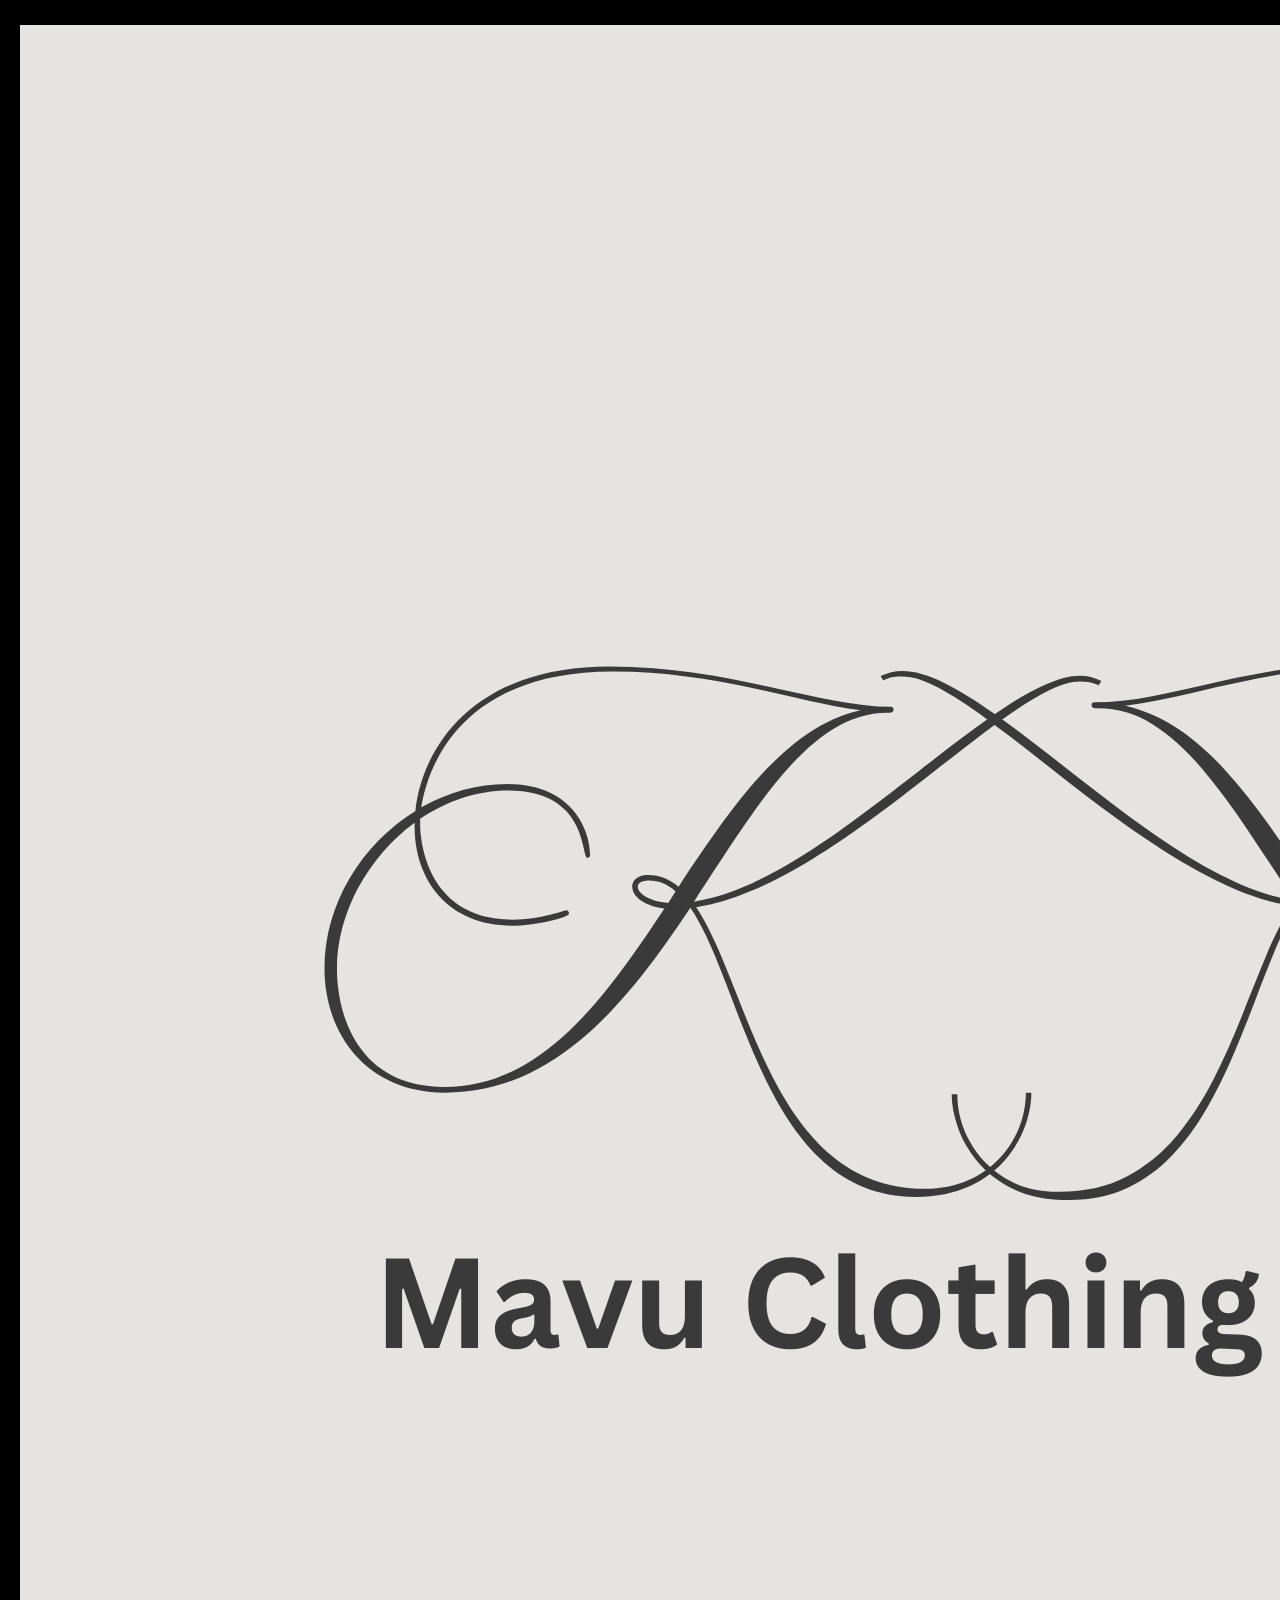
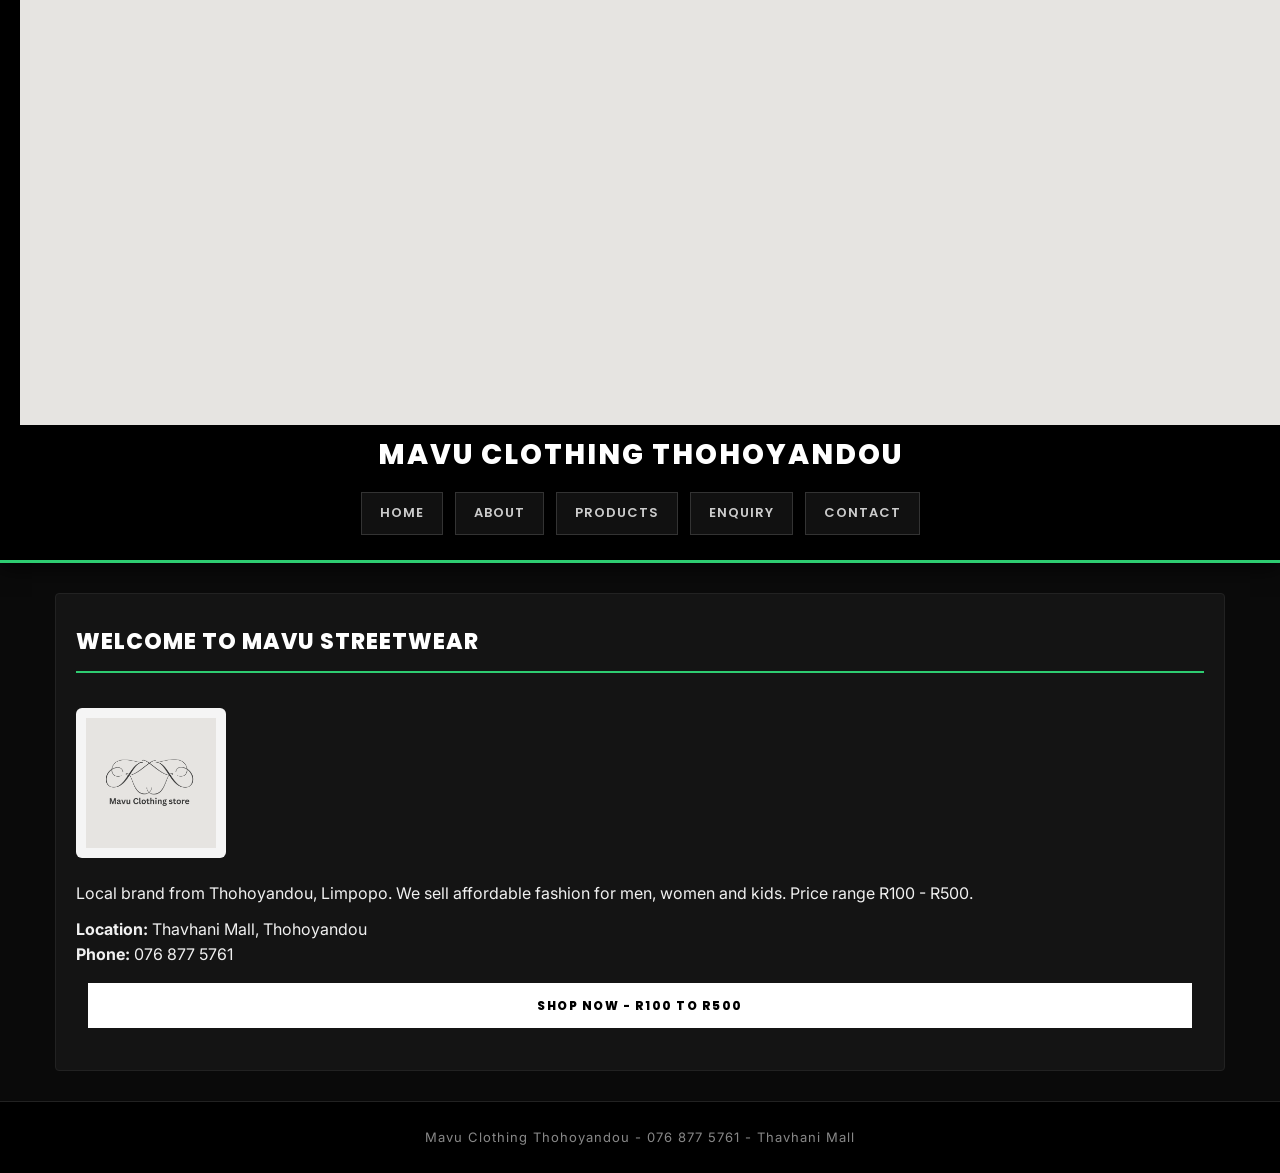
==== index.html @ 47e8df40 "Refactor index.html structure and content Updated the structure and content of the index.html file, " ====
<!DOCTYPE html>
<html>
<head>
<meta charset="UTF-8">
<meta name="viewport" content="width=device-width, initial-scale=1.0">
<title>Mavu Clothing Thohoyandou</title>
<link rel="stylesheet" href="style.css">
</head>
<body>
<header>
  <div class="header-logo">
    <img src="images/MavuLogo.png" alt="logo">
    <h1>Mavu Clothing Thohoyandou</h1>
  </div>
  <nav>
    <a href="index.html">Home</a>
    <a href="about.html">About</a>
    <a href="products.html">Products</a>
    <a href="enquiry.html">Enquiry</a>
    <a href="contact.html">Contact</a>
  </nav>
</header>
<div class="main-wrapper">
<main>
<h2>Welcome to Mavu Streetwear</h2>
<img src="images/MavuLogo.png" style="width:150px; background:#f5f5f5; padding:10px; border-radius:6px; margin:15px 0;">
<p>Local brand from Thohoyandou, Limpopo. We sell affordable fashion for men, women and kids. Price range R100 - R500.</p>
<p style="margin-top:10px;"><b>Location:</b> Thavhani Mall, Thohoyandou<br><b>Phone:</b> 076 877 5761</p>
<a href="products.html" class="enquire-btn" style="margin-top:15px; text-align:center;">Shop Now - R100 to R500</a>
</main>
</div>
<footer>Mavu Clothing Thohoyandou - 076 877 5761 - Thavhani Mall</footer>
</body>
</html>
---- style.css ----
@import url('https://fonts.googleapis.com/css2?family=Poppins:wght@400;600;800&family=Inter:wght@400;700&display=swap');

* {
    margin: 0;
    padding: 0;
    box-sizing: border-box;
}

body {
    font-family: 'Inter', sans-serif;
    background-color: #0a0a0a;
    color: #f0f0f0;
    line-height: 1.6;
}

/* HEADER - Pure Black */
header {
    background: #000000;
    color: white;
    padding: 25px 20px;
    text-align: center;
    border-bottom: 3px solid #2ecc71;
    box-shadow: 0 4px 20px rgba(0,0,0,0.8);
}

header h1 {
    font-family: 'Poppins', sans-serif;
    font-weight: 800;
    font-size: 28px;
    text-transform: uppercase;
    letter-spacing: 2px;
    margin-bottom: 15px;
}

nav {
    display: flex;
    justify-content: center;
    gap: 12px;
    flex-wrap: wrap;
}

nav a {
    font-family: 'Poppins', sans-serif;
    font-weight: 600;
    color: #ccc;
    text-decoration: none;
    padding: 10px 18px;
    border-radius: 0px;
    border: 1px solid #333;
    background: #111;
    text-transform: uppercase;
    font-size: 13px;
    letter-spacing: 1px;
    transition: 0.3s;
}

nav a:hover {
    background: white;
    color: black;
    border-color: white;
}

.main-wrapper {
    max-width: 1200px;
    margin: 30px auto;
    padding: 0 15px;
}

main {
    background: #141414;
    padding: 30px 20px;
    border-radius: 4px;
    border: 1px solid #222;
}

h2 {
    font-family: 'Poppins', sans-serif;
    font-weight: 800;
    font-size: 22px;
    text-transform: uppercase;
    letter-spacing: 1px;
    color: white;
    border-bottom: 2px solid #2ecc71;
    padding-bottom: 12px;
    margin-bottom: 20px;
}

/* Search */
#productSearch {
    background: #000 !important;
    color: white !important;
    border: 1px solid #333 !important;
    font-family: 'Inter', sans-serif;
    font-size: 15px;
}
#productSearch::placeholder { color: #777; }

/* Products Grid - Black Cards */
.product-item {
    background: #1c1c1c;
    border: 1px solid #2a2a2a;
    border-radius: 4px;
    padding: 0;
    overflow: hidden;
    text-align: center;
    transition: 0.3s;
}

.product-item:hover {
    transform: translateY(-5px);
    border-color: #555;
    box-shadow: 0 10px 30px rgba(0,0,0,0.7);
}

.product-item img {
    width: 100%;
    height: 250px;
    object-fit: cover;
    border-radius: 0;
    filter: brightness(0.95);
}

.product-item h3 {
    font-family: 'Poppins', sans-serif;
    font-weight: 600;
    font-size: 14px;
    text-transform: uppercase;
    letter-spacing: 0.5px;
    color: #f5f5f5;
    padding: 15px 10px 5px;
}

.product-item p {
    color: #2ecc71;
    font-weight: 700;
    font-size: 14px;
    letter-spacing: 1px;
    padding-bottom: 5px;
}

/* Enquire Button - White on Black Luxury */
.enquire-btn{
    display:block;
    background:#fff;
    color:#000;
    padding:12px;
    border-radius:0;
    text-align:center;
    text-decoration:none;
    margin: 12px 12px 12px 12px;
    font-family: 'Poppins', sans-serif;
    font-weight: 800;
    text-transform: uppercase;
    font-size: 12px;
    letter-spacing: 1.5px;
    transition:0.3s;
    border: 1px solid #fff;
}
.enquire-btn:hover{
    background:#000;
    color:#fff;
    border-color: #fff;
}

/* Lightbox */
#lightbox {
    display: none;
    position: fixed;
    top: 0;
    left: 0;
    width: 100%;
    height: 100%;
    background: rgba(0,0,0,0.92);
    justify-content: center;
    align-items: center;
    z-index: 9999;
    cursor: pointer;
}

#lightbox-img {
    max-width: 90%;
    max-height: 90%;
    border: 2px solid #222;
}

/* Footer */
footer {
    background: #000;
    color: #888;
    text-align: center;
    padding: 25px;
    margin-top: 30px;
    border-top: 1px solid #222;
    font-size: 13px;
    letter-spacing: 1px;
}

/* Responsive */
@media (max-width: 600px) {
    header h1 { font-size: 22px; letter-spacing: 1px; }
    nav a { padding: 8px 12px; font-size: 11px; }
    main { padding: 15px; }
}
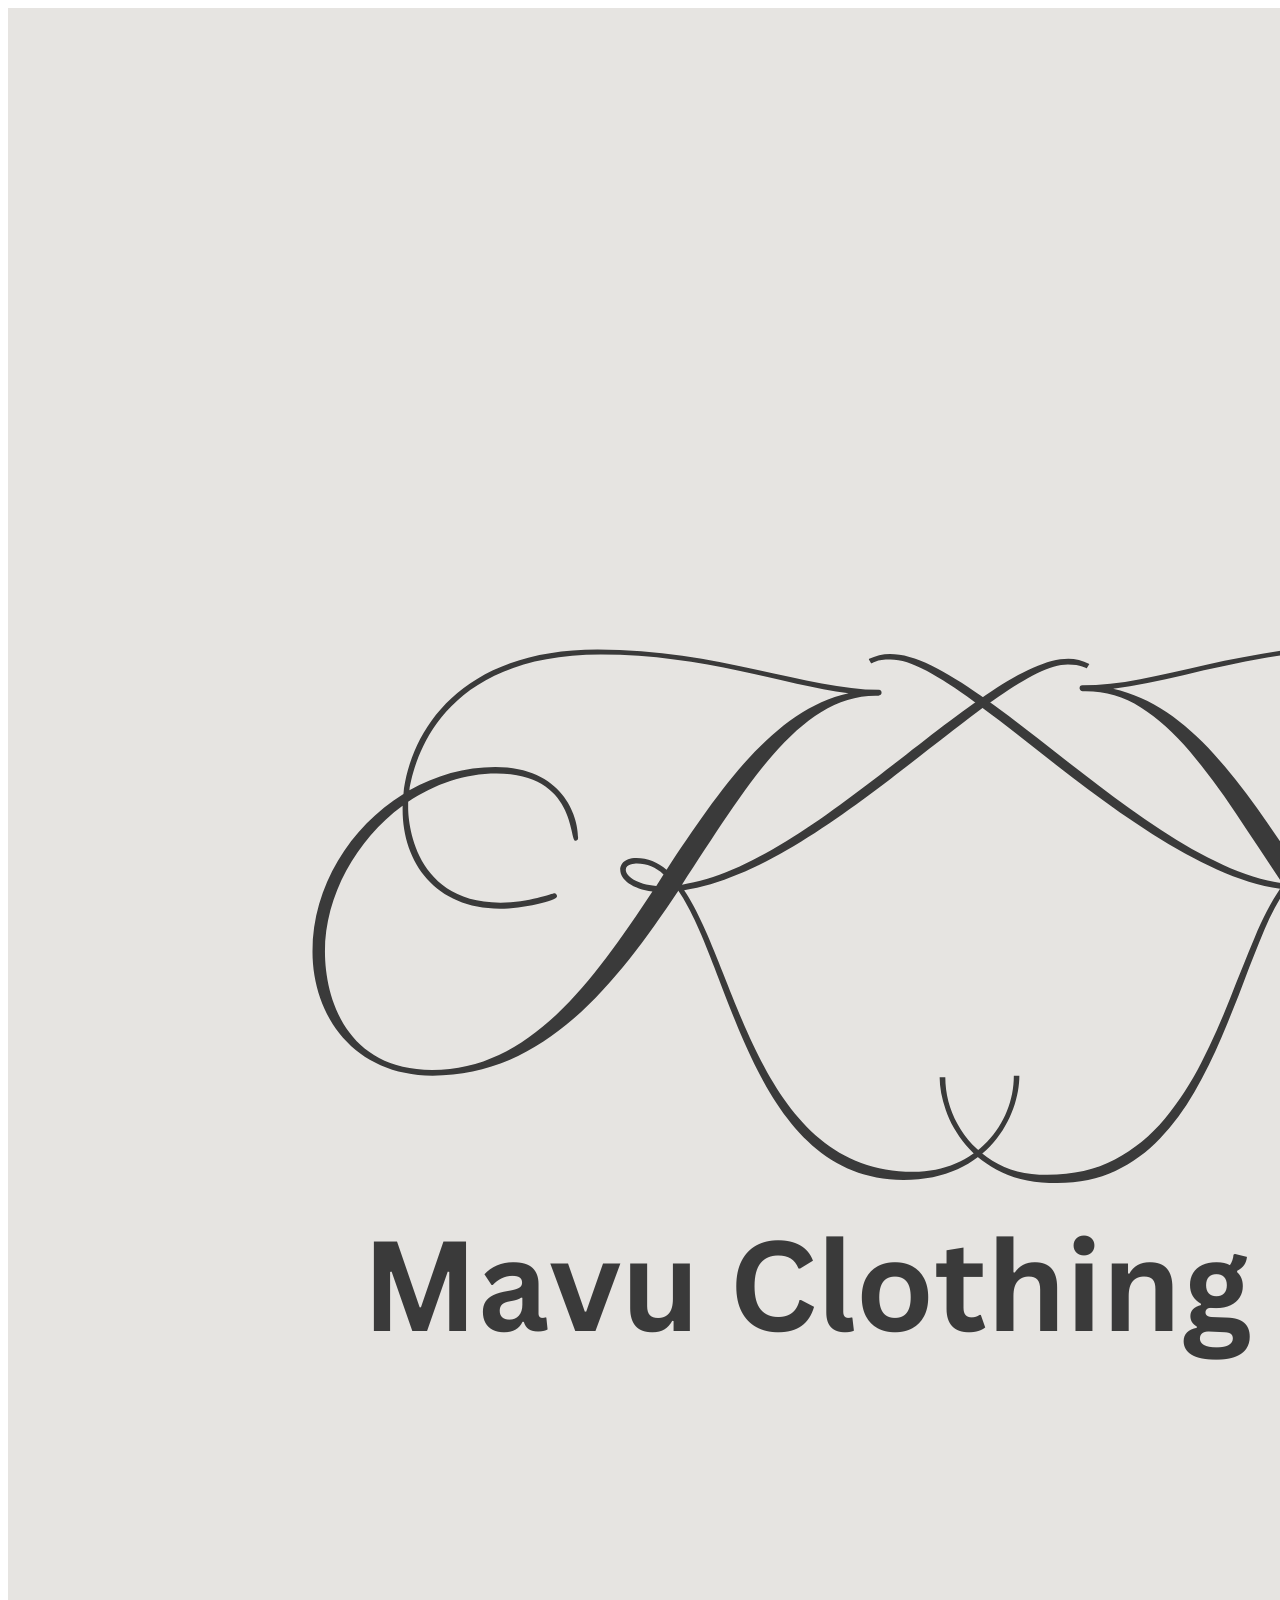
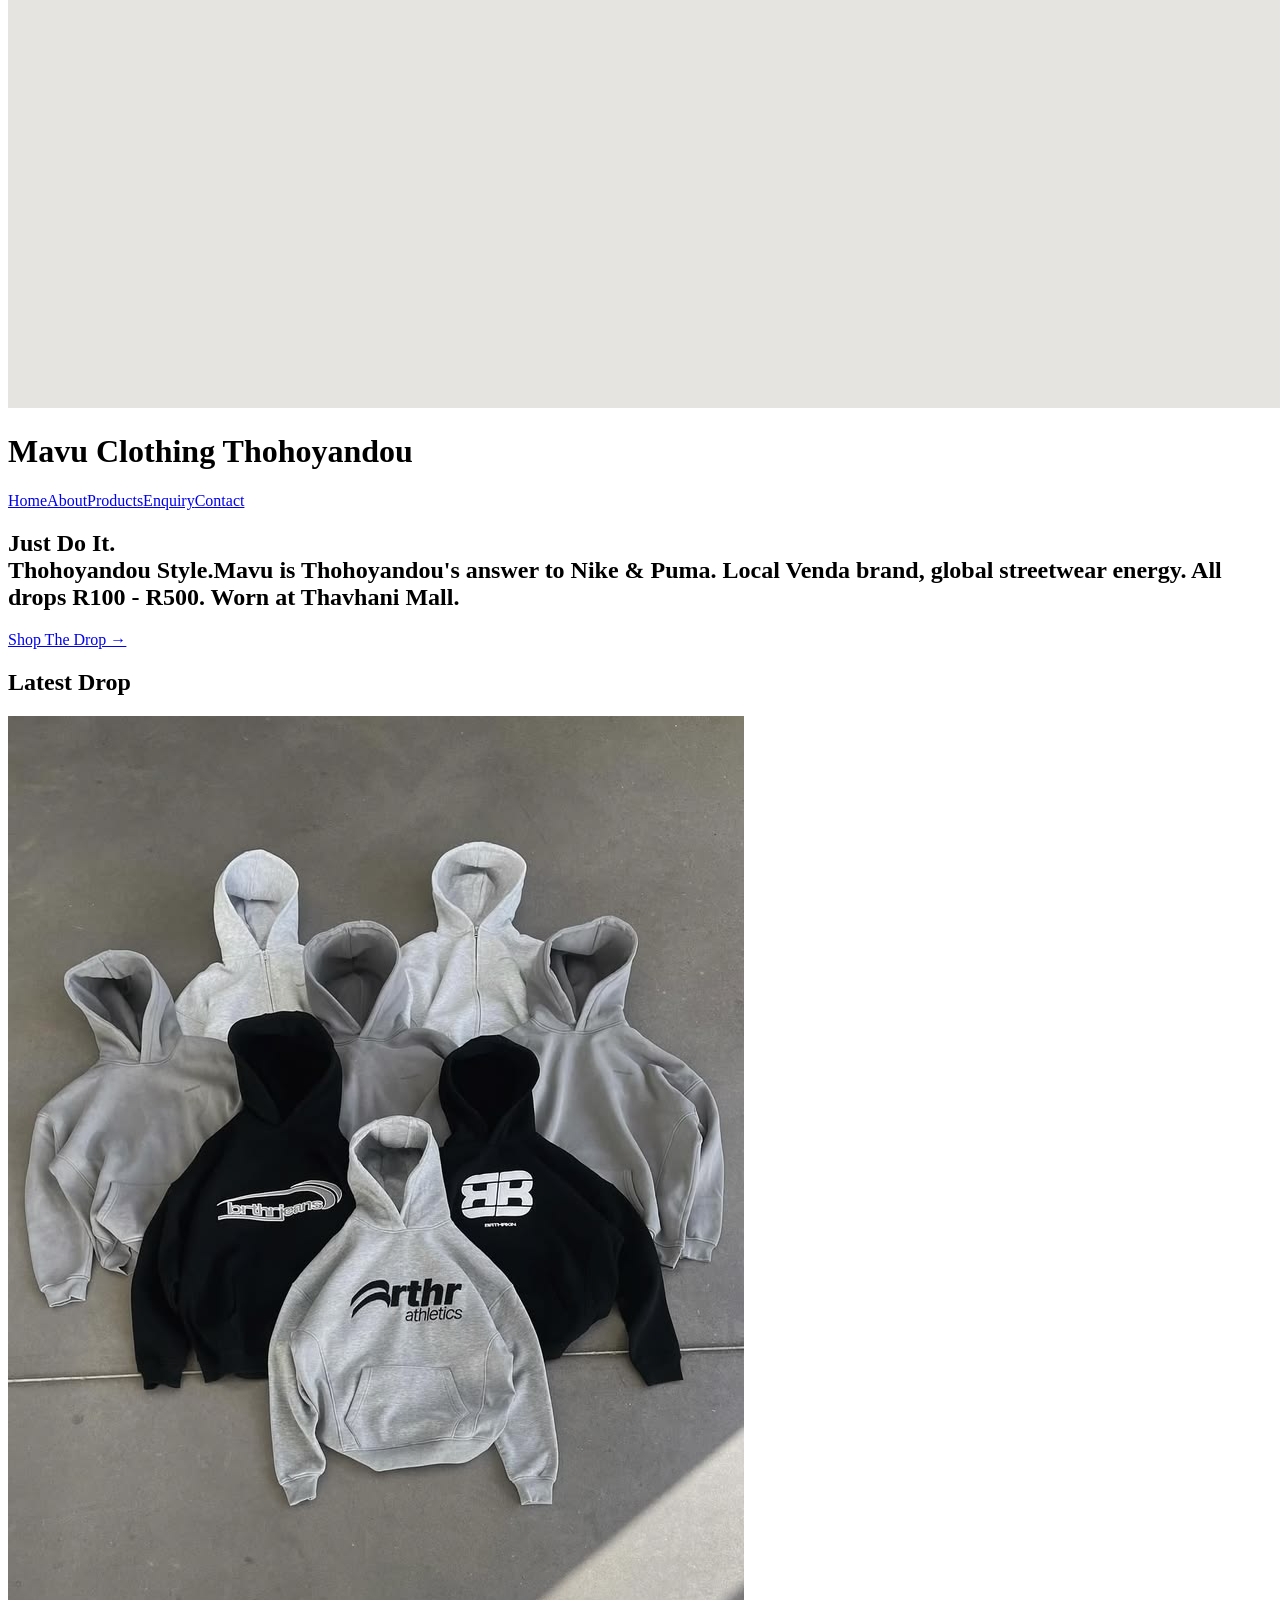
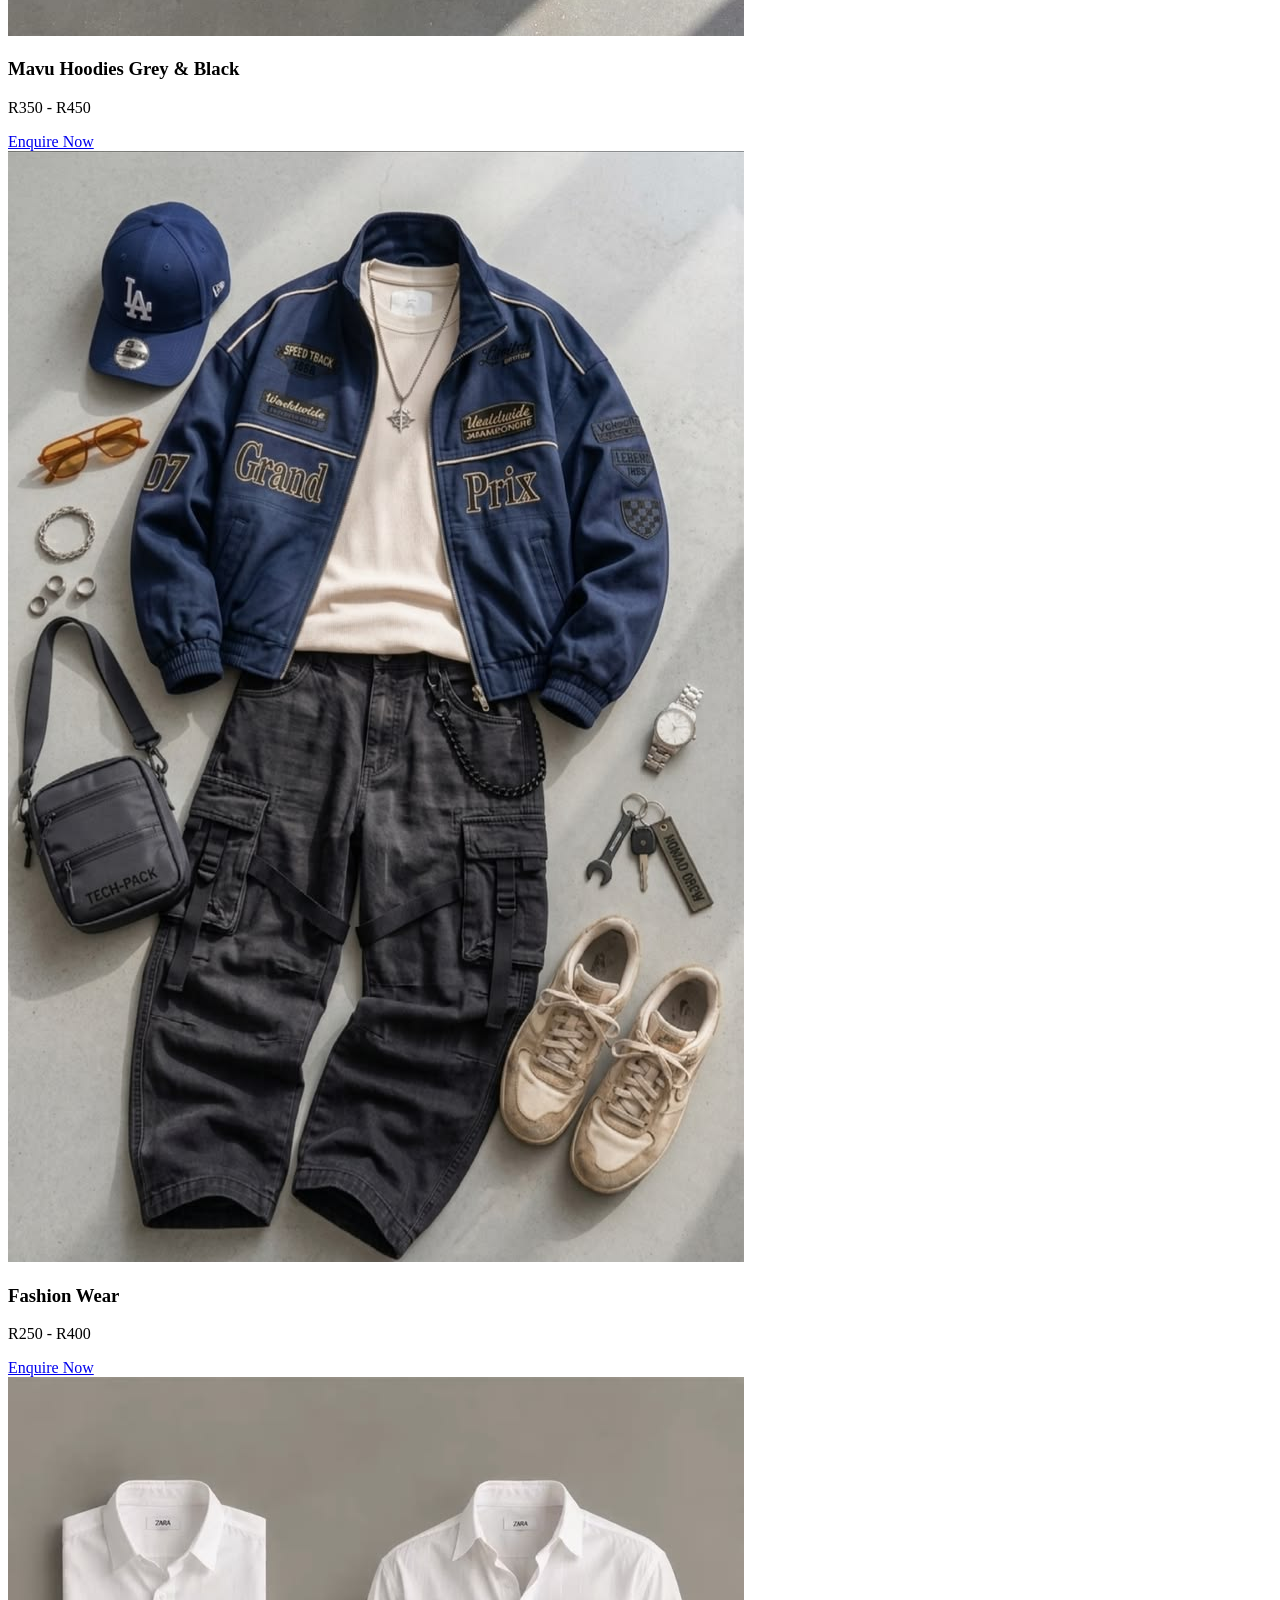
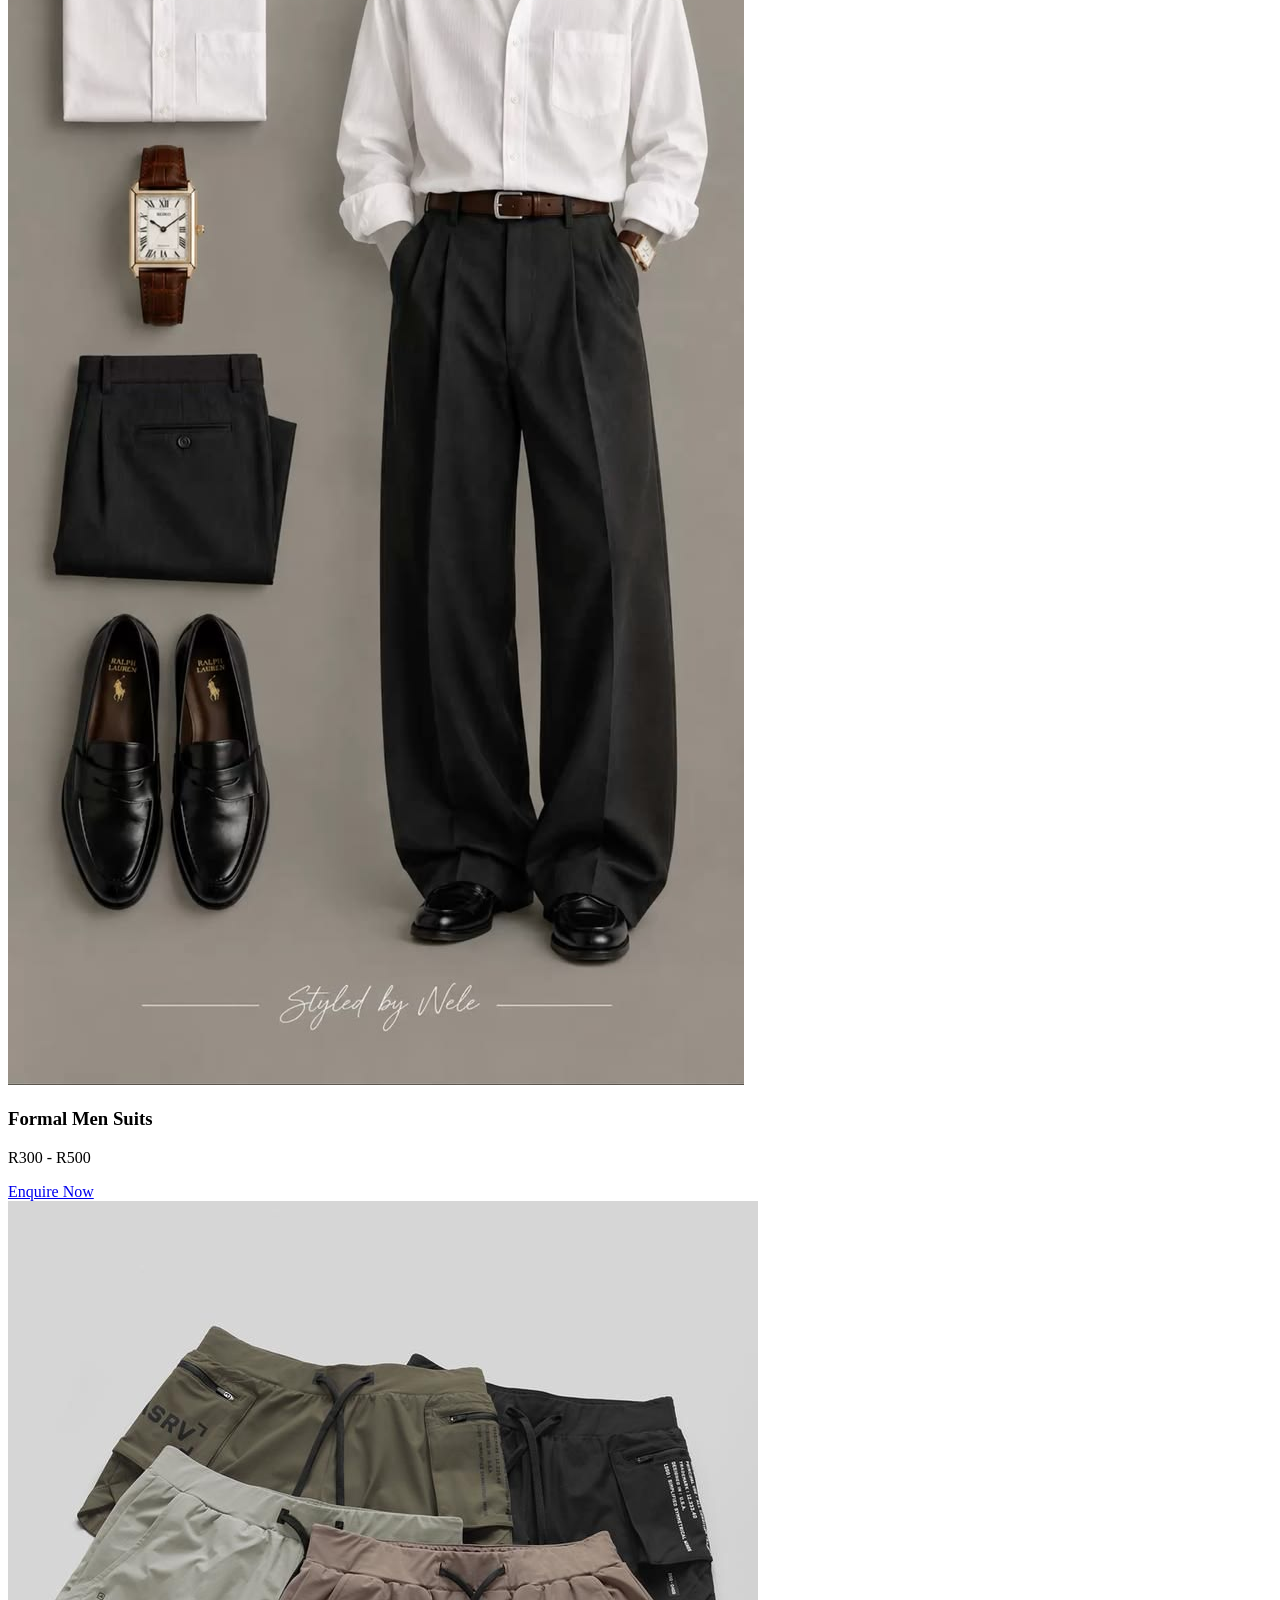
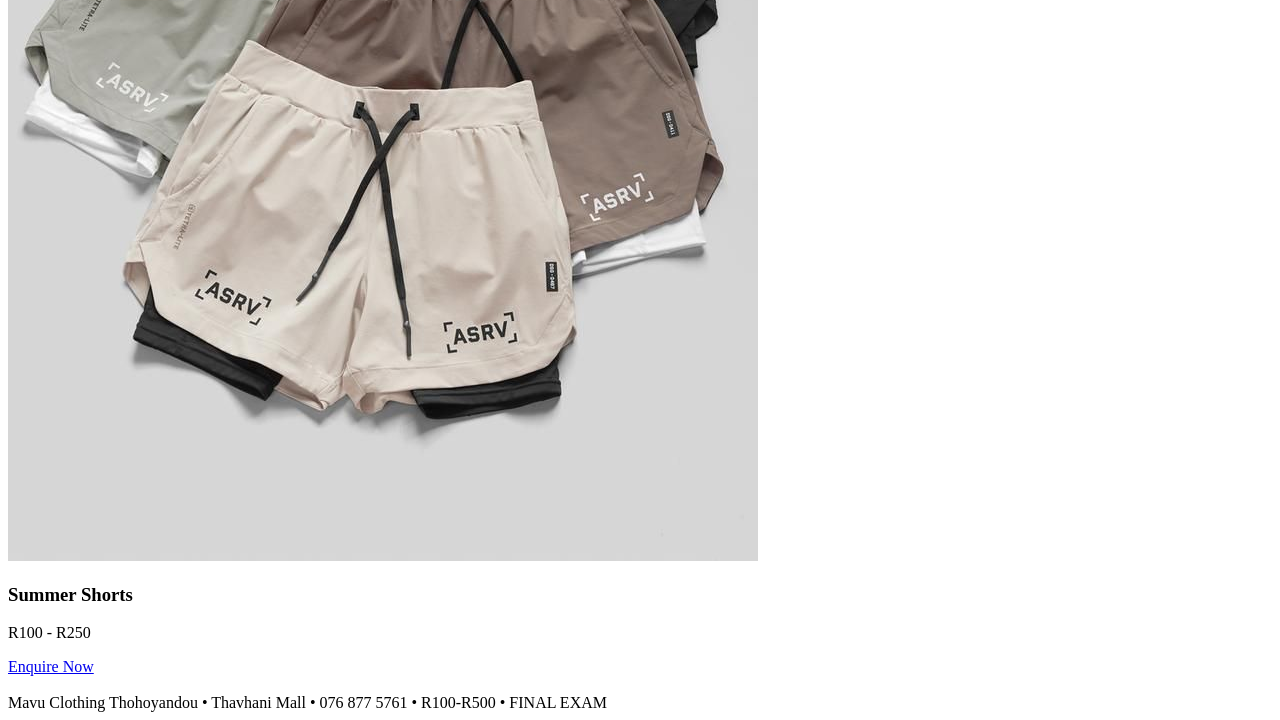
==== commit e6542762: "Revise index.html structure and content Updated the title and restructured the header and main secti" ====
--- a/index.html
+++ b/index.html
@@ -3,32 +3,29 @@
 <head>
 <meta charset="UTF-8">
 <meta name="viewport" content="width=device-width, initial-scale=1.0">
-<title>Mavu Clothing Thohoyandou</title>
+<title>Mavu Clothing Thohoyandou | Nike Style</title>
 <link rel="stylesheet" href="style.css">
 </head>
 <body>
 <header>
-  <div class="header-logo">
-    <img src="images/MavuLogo.png" alt="logo">
-    <h1>Mavu Clothing Thohoyandou</h1>
-  </div>
-  <nav>
-    <a href="index.html">Home</a>
-    <a href="about.html">About</a>
-    <a href="products.html">Products</a>
-    <a href="enquiry.html">Enquiry</a>
-    <a href="contact.html">Contact</a>
-  </nav>
+<div class="logo"><img src="images/MavuLogo.png"><h1>Mavu Clothing Thohoyandou</h1></div>
+<nav><a href="index.html">Home</a><a href="about.html">About</a><a href="products.html">Products</a><a href="enquiry.html">Enquiry</a><a href="contact.html">Contact</a></nav>
 </header>
-<div class="main-wrapper">
-<main>
-<h2>Welcome to Mavu Streetwear</h2>
-<img src="images/MavuLogo.png" style="width:150px; background:#f5f5f5; padding:10px; border-radius:6px; margin:15px 0;">
-<p>Local brand from Thohoyandou, Limpopo. We sell affordable fashion for men, women and kids. Price range R100 - R500.</p>
-<p style="margin-top:10px;"><b>Location:</b> Thavhani Mall, Thohoyandou<br><b>Phone:</b> 076 877 5761</p>
-<a href="products.html" class="enquire-btn" style="margin-top:15px; text-align:center;">Shop Now - R100 to R500</a>
-</main>
+<div class="main">
+<div class="hero">
+<h2>Just Do It.<br>Thohoyandou Style.<span>Mavu is Thohoyandou's answer to Nike & Puma. Local Venda brand, global streetwear energy. All drops R100 - R500. Worn at Thavhani Mall.</span></h2>
+<a href="products.html" class="btn">Shop The Drop →</a>
 </div>
-<footer>Mavu Clothing Thohoyandou - 076 877 5761 - Thavhani Mall</footer>
+<h2>Latest Drop</h2>
+<div class="grid">
+<div class="item"><img src="images/hoodies.jpg" class="pic"><div class="info"><h3>Mavu Hoodies Grey & Black</h3><p>R350 - R450</p><a href="enquiry.html" class="enq">Enquire Now</a></div></div>
+<div class="item"><img src="images/Fashion.jpg" class="pic"><div class="info"><h3>Fashion Wear</h3><p>R250 - R400</p><a href="enquiry.html" class="enq">Enquire Now</a></div></div>
+<div class="item"><img src="images/Formalmen.jpg" class="pic"><div class="info"><h3>Formal Men Suits</h3><p>R300 - R500</p><a href="enquiry.html" class="enq">Enquire Now</a></div></div>
+<div class="item"><img src="images/Shorts.jpg" class="pic"><div class="info"><h3>Summer Shorts</h3><p>R100 - R250</p><a href="enquiry.html" class="enq">Enquire Now</a></div></div>
+</div>
+</div>
+<div id="lightbox"><img id="lightbox-img"></div>
+<footer>Mavu Clothing Thohoyandou • Thavhani Mall • 076 877 5761 • R100-R500 • FINAL EXAM</footer>
+<script src="js/main.js"></script>
 </body>
 </html>
--- a/style.css
+++ b/style.css
@@ -1,203 +1,23 @@
-@import url('https://fonts.googleapis.com/css2?family=Poppins:wght@400;600;800&family=Inter:wght@400;700&display=swap');
 
-* {
-    margin: 0;
-    padding: 0;
-    box-sizing: border-box;
+.header-logo{
+  display:flex;
+  align-items:center;
+  gap:12px;
 }
-
-body {
-    font-family: 'Inter', sans-serif;
-    background-color: #0a0a0a;
-    color: #f0f0f0;
-    line-height: 1.6;
+.header-logo img{
+  width:45px;
+  height:45px;
+  object-fit:contain;
+  background:white;
+  padding:5px;
+  border-radius:50%;
 }
-
-/* HEADER - Pure Black */
-header {
-    background: #000000;
-    color: white;
-    padding: 25px 20px;
-    text-align: center;
-    border-bottom: 3px solid #2ecc71;
-    box-shadow: 0 4px 20px rgba(0,0,0,0.8);
+.header-logo h1{
+  font-size:16px !important;
 }
-
-header h1 {
-    font-family: 'Poppins', sans-serif;
-    font-weight: 800;
-    font-size: 28px;
-    text-transform: uppercase;
-    letter-spacing: 2px;
-    margin-bottom: 15px;
+@media(max-width:768px){
+  header{
+    flex-direction:column;
+    gap:15px;
+  }
 }
-
-nav {
-    display: flex;
-    justify-content: center;
-    gap: 12px;
-    flex-wrap: wrap;
-}
-
-nav a {
-    font-family: 'Poppins', sans-serif;
-    font-weight: 600;
-    color: #ccc;
-    text-decoration: none;
-    padding: 10px 18px;
-    border-radius: 0px;
-    border: 1px solid #333;
-    background: #111;
-    text-transform: uppercase;
-    font-size: 13px;
-    letter-spacing: 1px;
-    transition: 0.3s;
-}
-
-nav a:hover {
-    background: white;
-    color: black;
-    border-color: white;
-}
-
-.main-wrapper {
-    max-width: 1200px;
-    margin: 30px auto;
-    padding: 0 15px;
-}
-
-main {
-    background: #141414;
-    padding: 30px 20px;
-    border-radius: 4px;
-    border: 1px solid #222;
-}
-
-h2 {
-    font-family: 'Poppins', sans-serif;
-    font-weight: 800;
-    font-size: 22px;
-    text-transform: uppercase;
-    letter-spacing: 1px;
-    color: white;
-    border-bottom: 2px solid #2ecc71;
-    padding-bottom: 12px;
-    margin-bottom: 20px;
-}
-
-/* Search */
-#productSearch {
-    background: #000 !important;
-    color: white !important;
-    border: 1px solid #333 !important;
-    font-family: 'Inter', sans-serif;
-    font-size: 15px;
-}
-#productSearch::placeholder { color: #777; }
-
-/* Products Grid - Black Cards */
-.product-item {
-    background: #1c1c1c;
-    border: 1px solid #2a2a2a;
-    border-radius: 4px;
-    padding: 0;
-    overflow: hidden;
-    text-align: center;
-    transition: 0.3s;
-}
-
-.product-item:hover {
-    transform: translateY(-5px);
-    border-color: #555;
-    box-shadow: 0 10px 30px rgba(0,0,0,0.7);
-}
-
-.product-item img {
-    width: 100%;
-    height: 250px;
-    object-fit: cover;
-    border-radius: 0;
-    filter: brightness(0.95);
-}
-
-.product-item h3 {
-    font-family: 'Poppins', sans-serif;
-    font-weight: 600;
-    font-size: 14px;
-    text-transform: uppercase;
-    letter-spacing: 0.5px;
-    color: #f5f5f5;
-    padding: 15px 10px 5px;
-}
-
-.product-item p {
-    color: #2ecc71;
-    font-weight: 700;
-    font-size: 14px;
-    letter-spacing: 1px;
-    padding-bottom: 5px;
-}
-
-/* Enquire Button - White on Black Luxury */
-.enquire-btn{
-    display:block;
-    background:#fff;
-    color:#000;
-    padding:12px;
-    border-radius:0;
-    text-align:center;
-    text-decoration:none;
-    margin: 12px 12px 12px 12px;
-    font-family: 'Poppins', sans-serif;
-    font-weight: 800;
-    text-transform: uppercase;
-    font-size: 12px;
-    letter-spacing: 1.5px;
-    transition:0.3s;
-    border: 1px solid #fff;
-}
-.enquire-btn:hover{
-    background:#000;
-    color:#fff;
-    border-color: #fff;
-}
-
-/* Lightbox */
-#lightbox {
-    display: none;
-    position: fixed;
-    top: 0;
-    left: 0;
-    width: 100%;
-    height: 100%;
-    background: rgba(0,0,0,0.92);
-    justify-content: center;
-    align-items: center;
-    z-index: 9999;
-    cursor: pointer;
-}
-
-#lightbox-img {
-    max-width: 90%;
-    max-height: 90%;
-    border: 2px solid #222;
-}
-
-/* Footer */
-footer {
-    background: #000;
-    color: #888;
-    text-align: center;
-    padding: 25px;
-    margin-top: 30px;
-    border-top: 1px solid #222;
-    font-size: 13px;
-    letter-spacing: 1px;
-}
-
-/* Responsive */
-@media (max-width: 600px) {
-    header h1 { font-size: 22px; letter-spacing: 1px; }
-    nav a { padding: 8px 12px; font-size: 11px; }
-    main { padding: 15px; }
-}
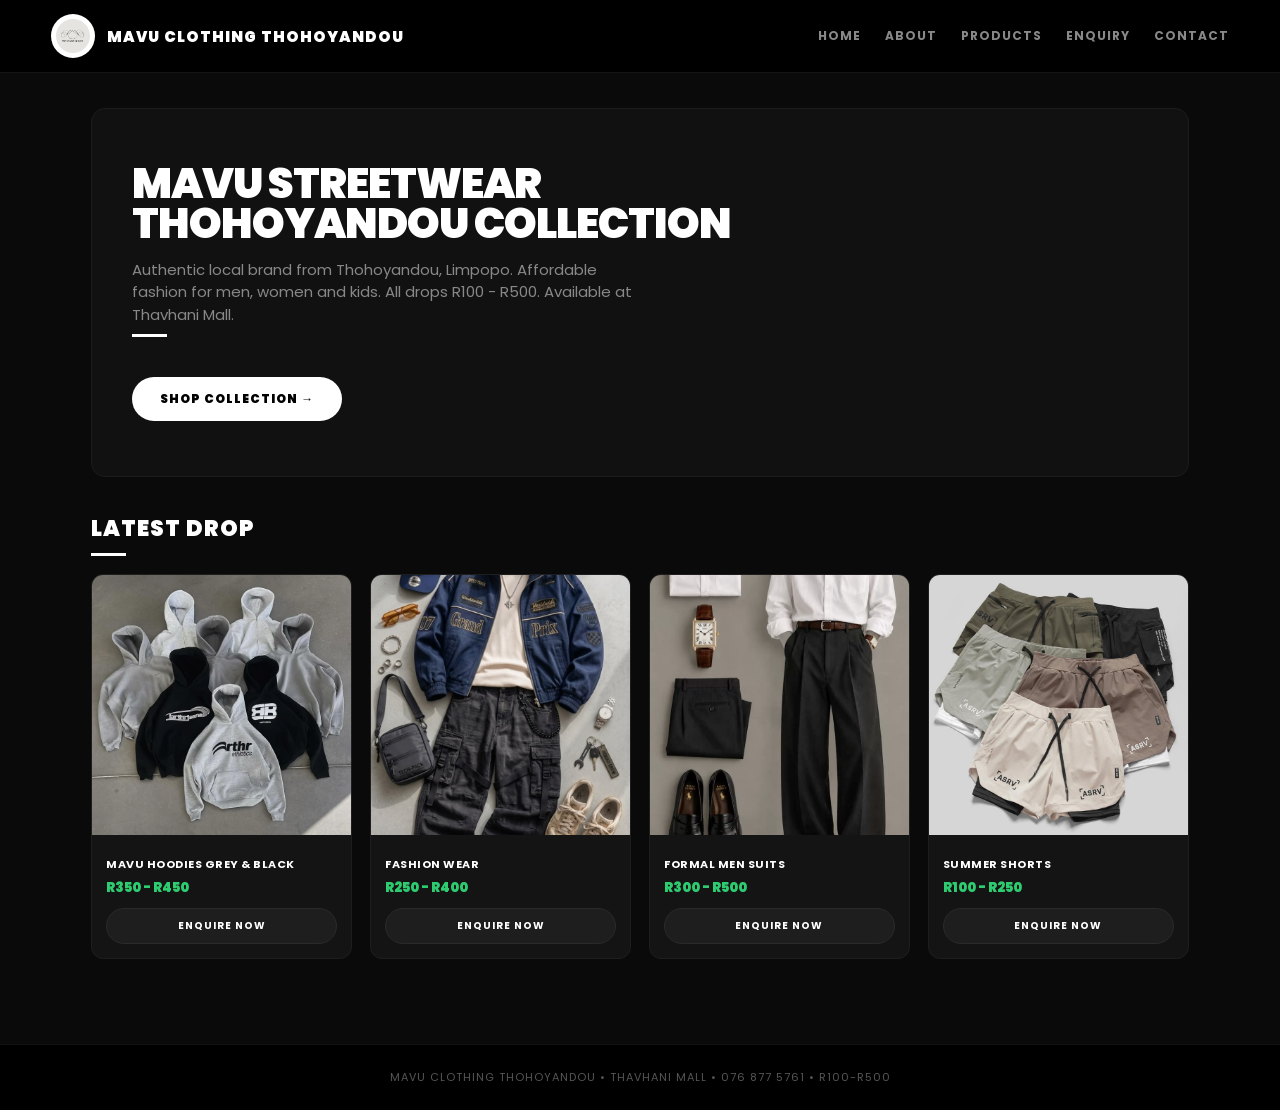
==== commit 1a1d6407: "Update title and hero section content in index.html" ====
--- a/index.html
+++ b/index.html
@@ -3,7 +3,7 @@
 <head>
 <meta charset="UTF-8">
 <meta name="viewport" content="width=device-width, initial-scale=1.0">
-<title>Mavu Clothing Thohoyandou | Nike Style</title>
+<title>Mavu Clothing Thohoyandou</title>
 <link rel="stylesheet" href="style.css">
 </head>
 <body>
@@ -13,8 +13,8 @@
 </header>
 <div class="main">
 <div class="hero">
-<h2>Just Do It.<br>Thohoyandou Style.<span>Mavu is Thohoyandou's answer to Nike & Puma. Local Venda brand, global streetwear energy. All drops R100 - R500. Worn at Thavhani Mall.</span></h2>
-<a href="products.html" class="btn">Shop The Drop →</a>
+<h2>Mavu Streetwear<br>Thohoyandou Collection<span>Authentic local brand from Thohoyandou, Limpopo. Affordable fashion for men, women and kids. All drops R100 - R500. Available at Thavhani Mall.</span></h2>
+<a href="products.html" class="btn">Shop Collection →</a>
 </div>
 <h2>Latest Drop</h2>
 <div class="grid">
@@ -25,7 +25,7 @@
 </div>
 </div>
 <div id="lightbox"><img id="lightbox-img"></div>
-<footer>Mavu Clothing Thohoyandou • Thavhani Mall • 076 877 5761 • R100-R500 • FINAL EXAM</footer>
+<footer>Mavu Clothing Thohoyandou • Thavhani Mall • 076 877 5761 • R100-R500</footer>
 <script src="js/main.js"></script>
 </body>
 </html>
--- a/style.css
+++ b/style.css
@@ -1,23 +1,291 @@
-
-.header-logo{
-  display:flex;
-  align-items:center;
-  gap:12px;
-}
-.header-logo img{
-  width:45px;
-  height:45px;
-  object-fit:contain;
-  background:white;
-  padding:5px;
-  border-radius:50%;
-}
-.header-logo h1{
-  font-size:16px !important;
-}
-@media(max-width:768px){
-  header{
-    flex-direction:column;
-    gap:15px;
+@import url('https://fonts.googleapis.com/css2?family=Poppins:wght@400;700;900&display=swap');
+
+* {
+  margin: 0;
+  padding: 0;
+  box-sizing: border-box;
+}
+
+body {
+  font-family: 'Poppins', Arial, sans-serif;
+  background: #0a0a0a;
+  color: white;
+}
+
+header {
+  background: black;
+  padding: 14px 4%;
+  display: flex;
+  justify-content: space-between;
+  align-items: center;
+  position: sticky;
+  top: 0;
+  z-index: 1000;
+  border-bottom: 1px solid #151515;
+}
+
+.logo {
+  display: flex;
+  align-items: center;
+  gap: 12px;
+}
+
+.logo img {
+  width: 44px;
+  height: 44px;
+  background: white;
+  border-radius: 50%;
+  padding: 5px;
+  object-fit: contain;
+}
+
+.logo h1 {
+  font-size: 15px;
+  font-weight: 900;
+  letter-spacing: 1px;
+  text-transform: uppercase;
+}
+
+nav {
+  display: flex;
+  gap: 24px;
+}
+
+nav a {
+  color: #888;
+  text-decoration: none;
+  font-size: 12px;
+  font-weight: 700;
+  text-transform: uppercase;
+  letter-spacing: 1px;
+}
+
+nav a:hover {
+  color: white;
+}
+
+.main {
+  max-width: 1200px;
+  margin: 0 auto;
+  padding: 35px 4%;
+}
+
+.hero {
+  background: #111;
+  padding: 55px 40px;
+  border-radius: 14px;
+  border: 1px solid #1c1c1c;
+  margin-bottom: 35px;
+}
+
+.hero h2 {
+  font-size: 42px;
+  font-weight: 900;
+  line-height: 0.95;
+  text-transform: uppercase;
+  letter-spacing: -1px;
+}
+
+.hero span {
+  display: block;
+  font-size: 15px;
+  font-weight: 400;
+  color: #888;
+  text-transform: none;
+  letter-spacing: 0;
+  margin-top: 15px;
+  line-height: 1.5;
+  max-width: 520px;
+}
+
+.btn {
+  display: inline-block;
+  margin-top: 22px;
+  background: white;
+  color: black;
+  padding: 13px 28px;
+  border-radius: 100px;
+  text-decoration: none;
+  font-weight: 900;
+  font-size: 12px;
+  text-transform: uppercase;
+  letter-spacing: 1px;
+}
+
+.btn:hover {
+  background: #e5e5e5;
+}
+
+h2 {
+  font-size: 22px;
+  font-weight: 900;
+  text-transform: uppercase;
+  margin-bottom: 18px;
+  letter-spacing: 1px;
+}
+
+h2::after {
+  content: '';
+  display: block;
+  width: 35px;
+  height: 3px;
+  background: white;
+  margin-top: 8px;
+}
+
+#search {
+  width: 100%;
+  padding: 12px 18px;
+  background: #151515;
+  color: white;
+  border: 1px solid #222;
+  border-radius: 100px;
+  margin-bottom: 20px;
+}
+
+.grid {
+  display: grid;
+  grid-template-columns: repeat(auto-fill, minmax(210px, 1fr));
+  gap: 18px;
+}
+
+.item {
+  background: #141414;
+  border: 1px solid #1e1e1e;
+  border-radius: 12px;
+  overflow: hidden;
+  transition: 0.3s;
+}
+
+.item:hover {
+  transform: translateY(-6px);
+  border-color: #333;
+}
+
+.item img {
+  width: 100%;
+  height: 260px;
+  object-fit: cover;
+  cursor: pointer;
+}
+
+.info {
+  padding: 14px;
+}
+
+.info h3 {
+  font-size: 11px;
+  font-weight: 700;
+  text-transform: uppercase;
+  letter-spacing: 0.5px;
+}
+
+.info p {
+  color: #2ecc71;
+  font-weight: 900;
+  font-size: 13px;
+  margin-top: 5px;
+}
+
+.enq {
+  display: block;
+  background: #1e1e1e;
+  color: white;
+  text-align: center;
+  padding: 9px;
+  margin-top: 10px;
+  border-radius: 100px;
+  text-decoration: none;
+  font-size: 10px;
+  font-weight: 700;
+  text-transform: uppercase;
+  letter-spacing: 1px;
+  border: 1px solid #2a2a2a;
+}
+
+.enq:hover {
+  background: white;
+  color: black;
+}
+
+.box {
+  background: #141414;
+  padding: 22px;
+  border: 1px solid #1e1e1e;
+  border-radius: 12px;
+}
+
+input,
+select,
+textarea {
+  width: 100%;
+  padding: 11px 14px;
+  background: #0a0a0a;
+  color: white;
+  border: 1px solid #222;
+  border-radius: 8px;
+  margin-top: 6px;
+  font-family: 'Poppins';
+}
+
+button {
+  width: 100%;
+  padding: 13px;
+  background: white;
+  color: black;
+  font-weight: 900;
+  border: none;
+  border-radius: 100px;
+  cursor: pointer;
+  text-transform: uppercase;
+  font-size: 12px;
+  letter-spacing: 1px;
+  margin-top: 12px;
+}
+
+button:hover {
+  background: #ddd;
+}
+
+#lightbox {
+  display: none;
+  position: fixed;
+  inset: 0;
+  background: rgba(0,0,0,0.92);
+  justify-content: center;
+  align-items: center;
+  z-index: 9999;
+}
+
+#lightbox-img {
+  max-width: 90%;
+  max-height: 90%;
+  border-radius: 12px;
+}
+
+footer {
+  background: black;
+  border-top: 1px solid #111;
+  padding: 24px;
+  text-align: center;
+  color: #555;
+  font-size: 11px;
+  margin-top: 50px;
+  text-transform: uppercase;
+  letter-spacing: 1px;
+}
+
+@media(max-width: 750px) {
+  header {
+    flex-direction: column;
+    gap: 12px;
   }
-}
+
+  .hero h2 {
+    font-size: 28px;
+  }
+
+  .item img {
+    height: 210px;
+  }
+}
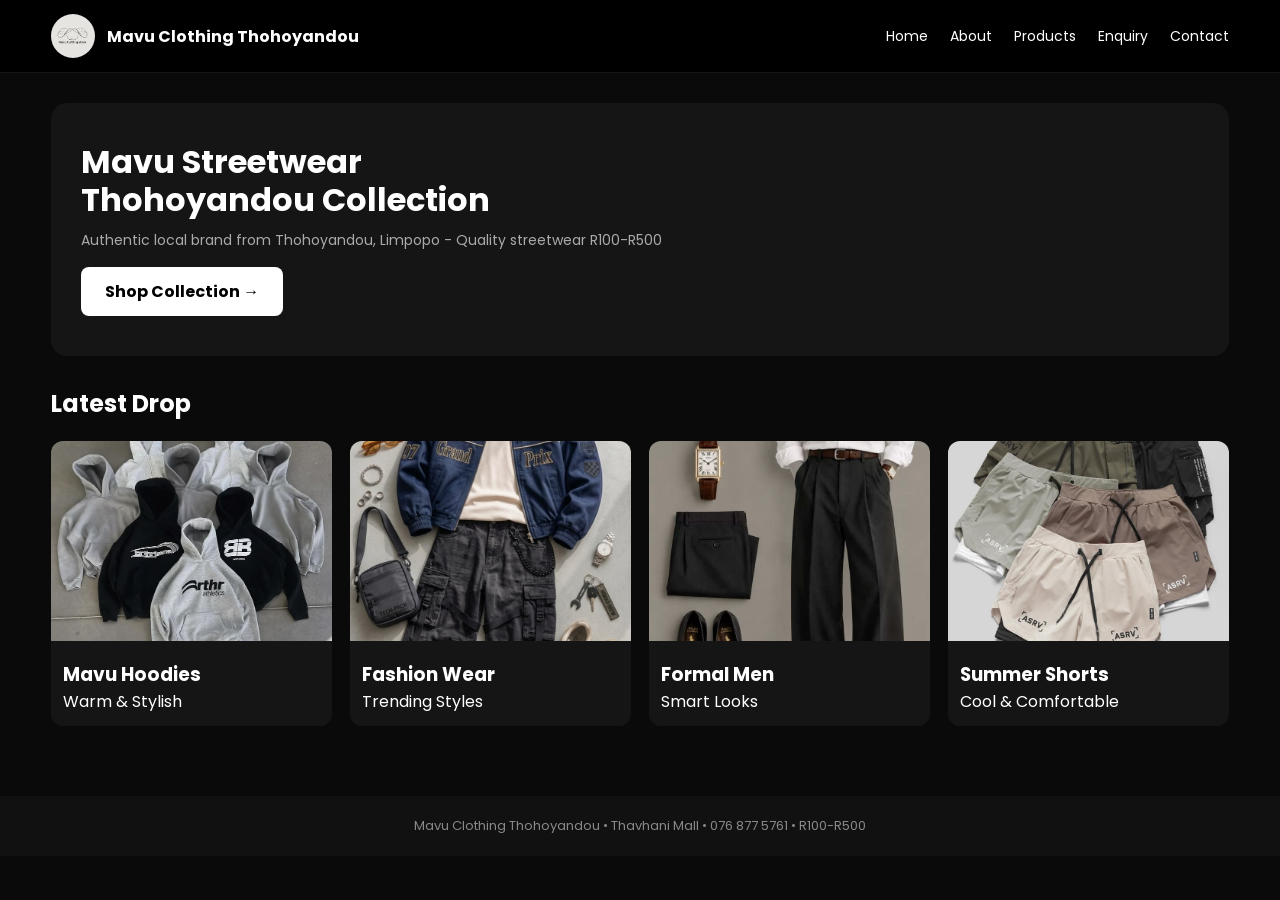
==== commit 76ac7add: "full header fix" ====
--- a/index.html
+++ b/index.html
@@ -3,29 +3,46 @@
 <head>
 <meta charset="UTF-8">
 <meta name="viewport" content="width=device-width, initial-scale=1.0">
+<meta name="description" content="Mavu Clothing Store Thohoyandou - Affordable streetwear for everyone">
 <title>Mavu Clothing Thohoyandou</title>
 <link rel="stylesheet" href="style.css">
 </head>
 <body>
+
 <header>
-<div class="logo"><img src="images/MavuLogo.png"><h1>Mavu Clothing Thohoyandou</h1></div>
-<nav><a href="index.html">Home</a><a href="about.html">About</a><a href="products.html">Products</a><a href="enquiry.html">Enquiry</a><a href="contact.html">Contact</a></nav>
+  <div class="logo">
+    <img src="images/MavuLogo.png" alt="Mavu Logo">
+    <h1>Mavu Clothing Thohoyandou</h1>
+  </div>
+  <button class="hamburger" id="hamburger">☰</button>
+  <nav id="navMenu">
+    <a href="index.html">Home</a>
+    <a href="about.html">About</a>
+    <a href="products.html">Products</a>
+    <a href="enquiry.html">Enquiry</a>
+    <a href="contact.html">Contact</a>
+  </nav>
 </header>
+
 <div class="main">
-<div class="hero">
-<h2>Mavu Streetwear<br>Thohoyandou Collection<span>Authentic local brand from Thohoyandou, Limpopo. Affordable fashion for men, women and kids. All drops R100 - R500. Available at Thavhani Mall.</span></h2>
-<a href="products.html" class="btn">Shop Collection →</a>
+  <div class="hero">
+    <h2>Mavu Streetwear<br>Thohoyandou Collection<span>Authentic local brand from Thohoyandou, Limpopo - Quality streetwear R100-R500</span></h2>
+    <a href="products.html" class="btn">Shop Collection →</a>
+  </div>
+
+  <h2>Latest Drop</h2>
+  <div class="grid">
+    <div class="item"><img src="images/hoodies.jpg" class="pic"><div class="info"><h3>Mavu Hoodies</h3><p>Warm & Stylish</p></div></div>
+    <div class="item"><img src="images/Fashion.jpg" class="pic"><div class="info"><h3>Fashion Wear</h3><p>Trending Styles</p></div></div>
+    <div class="item"><img src="images/Formalmen.jpg" class="pic"><div class="info"><h3>Formal Men</h3><p>Smart Looks</p></div></div>
+    <div class="item"><img src="images/Shorts.jpg" class="pic"><div class="info"><h3>Summer Shorts</h3><p>Cool & Comfortable</p></div></div>
+  </div>
 </div>
-<h2>Latest Drop</h2>
-<div class="grid">
-<div class="item"><img src="images/hoodies.jpg" class="pic"><div class="info"><h3>Mavu Hoodies Grey & Black</h3><p>R350 - R450</p><a href="enquiry.html" class="enq">Enquire Now</a></div></div>
-<div class="item"><img src="images/Fashion.jpg" class="pic"><div class="info"><h3>Fashion Wear</h3><p>R250 - R400</p><a href="enquiry.html" class="enq">Enquire Now</a></div></div>
-<div class="item"><img src="images/Formalmen.jpg" class="pic"><div class="info"><h3>Formal Men Suits</h3><p>R300 - R500</p><a href="enquiry.html" class="enq">Enquire Now</a></div></div>
-<div class="item"><img src="images/Shorts.jpg" class="pic"><div class="info"><h3>Summer Shorts</h3><p>R100 - R250</p><a href="enquiry.html" class="enq">Enquire Now</a></div></div>
-</div>
-</div>
+
 <div id="lightbox"><img id="lightbox-img"></div>
+
 <footer>Mavu Clothing Thohoyandou • Thavhani Mall • 076 877 5761 • R100-R500</footer>
+
 <script src="js/main.js"></script>
 </body>
-</html>
+</html>
--- a/style.css
+++ b/style.css
@@ -35,257 +35,156 @@
   height: 44px;
   background: white;
   border-radius: 50%;
-  padding: 5px;
-  object-fit: contain;
 }
 
 .logo h1 {
-  font-size: 15px;
-  font-weight: 900;
-  letter-spacing: 1px;
-  text-transform: uppercase;
+  font-size: 16px;
+  font-weight: 700;
 }
 
 nav {
   display: flex;
-  gap: 24px;
+  gap: 22px;
 }
 
 nav a {
-  color: #888;
+  color: white;
   text-decoration: none;
-  font-size: 12px;
-  font-weight: 700;
-  text-transform: uppercase;
-  letter-spacing: 1px;
+  font-size: 14px;
 }
 
 nav a:hover {
-  color: white;
+  color: #f0c000;
 }
 
 .main {
-  max-width: 1200px;
-  margin: 0 auto;
-  padding: 35px 4%;
+  padding: 30px 4%;
 }
 
 .hero {
-  background: #111;
-  padding: 55px 40px;
-  border-radius: 14px;
-  border: 1px solid #1c1c1c;
-  margin-bottom: 35px;
+  background: #151515;
+  padding: 40px 30px;
+  border-radius: 16px;
+  margin-bottom: 30px;
 }
 
 .hero h2 {
-  font-size: 42px;
-  font-weight: 900;
-  line-height: 0.95;
-  text-transform: uppercase;
-  letter-spacing: -1px;
+  font-size: 32px;
+  line-height: 1.2;
 }
 
-.hero span {
+.hero h2 span {
   display: block;
-  font-size: 15px;
+  font-size: 14px;
   font-weight: 400;
-  color: #888;
-  text-transform: none;
-  letter-spacing: 0;
-  margin-top: 15px;
-  line-height: 1.5;
-  max-width: 520px;
+  color: #aaa;
+  margin-top: 12px;
 }
 
 .btn {
   display: inline-block;
-  margin-top: 22px;
   background: white;
   color: black;
-  padding: 13px 28px;
-  border-radius: 100px;
+  padding: 12px 24px;
+  border-radius: 8px;
   text-decoration: none;
-  font-weight: 900;
-  font-size: 12px;
-  text-transform: uppercase;
-  letter-spacing: 1px;
-}
-
-.btn:hover {
-  background: #e5e5e5;
-}
-
-h2 {
-  font-size: 22px;
-  font-weight: 900;
-  text-transform: uppercase;
-  margin-bottom: 18px;
-  letter-spacing: 1px;
-}
-
-h2::after {
-  content: '';
-  display: block;
-  width: 35px;
-  height: 3px;
-  background: white;
-  margin-top: 8px;
-}
-
-#search {
-  width: 100%;
-  padding: 12px 18px;
-  background: #151515;
-  color: white;
-  border: 1px solid #222;
-  border-radius: 100px;
-  margin-bottom: 20px;
+  margin-top: 18px;
+  font-weight: 700;
 }
 
 .grid {
   display: grid;
-  grid-template-columns: repeat(auto-fill, minmax(210px, 1fr));
+  grid-template-columns: repeat(4, 1fr);
   gap: 18px;
+  margin-top: 20px;
 }
 
 .item {
-  background: #141414;
-  border: 1px solid #1e1e1e;
+  background: #151515;
   border-radius: 12px;
   overflow: hidden;
-  transition: 0.3s;
 }
 
-.item:hover {
-  transform: translateY(-6px);
-  border-color: #333;
-}
-
-.item img {
+.pic {
   width: 100%;
-  height: 260px;
+  height: 200px;
   object-fit: cover;
-  cursor: pointer;
 }
 
 .info {
-  padding: 14px;
+  padding: 12px;
 }
 
-.info h3 {
-  font-size: 11px;
-  font-weight: 700;
-  text-transform: uppercase;
-  letter-spacing: 0.5px;
-}
-
-.info p {
-  color: #2ecc71;
-  font-weight: 900;
+footer {
+  background: #111;
+  text-align: center;
+  padding: 20px;
+  margin-top: 40px;
   font-size: 13px;
-  margin-top: 5px;
-}
-
-.enq {
-  display: block;
-  background: #1e1e1e;
-  color: white;
-  text-align: center;
-  padding: 9px;
-  margin-top: 10px;
-  border-radius: 100px;
-  text-decoration: none;
-  font-size: 10px;
-  font-weight: 700;
-  text-transform: uppercase;
-  letter-spacing: 1px;
-  border: 1px solid #2a2a2a;
-}
-
-.enq:hover {
-  background: white;
-  color: black;
-}
-
-.box {
-  background: #141414;
-  padding: 22px;
-  border: 1px solid #1e1e1e;
-  border-radius: 12px;
-}
-
-input,
-select,
-textarea {
-  width: 100%;
-  padding: 11px 14px;
-  background: #0a0a0a;
-  color: white;
-  border: 1px solid #222;
-  border-radius: 8px;
-  margin-top: 6px;
-  font-family: 'Poppins';
-}
-
-button {
-  width: 100%;
-  padding: 13px;
-  background: white;
-  color: black;
-  font-weight: 900;
-  border: none;
-  border-radius: 100px;
-  cursor: pointer;
-  text-transform: uppercase;
-  font-size: 12px;
-  letter-spacing: 1px;
-  margin-top: 12px;
-}
-
-button:hover {
-  background: #ddd;
+  color: #888;
 }
 
 #lightbox {
   display: none;
   position: fixed;
-  inset: 0;
-  background: rgba(0,0,0,0.92);
+  top: 0;
+  left: 0;
+  width: 100%;
+  height: 100%;
+  background: rgba(0,0,0,0.9);
+  z-index: 2000;
   justify-content: center;
   align-items: center;
-  z-index: 9999;
 }
 
-#lightbox-img {
-  max-width: 90%;
-  max-height: 90%;
-  border-radius: 12px;
+/* HAMBURGER - DESKTOP HIDDEN */
+.hamburger {
+  display: none;
 }
 
-footer {
-  background: black;
-  border-top: 1px solid #111;
-  padding: 24px;
-  text-align: center;
-  color: #555;
-  font-size: 11px;
-  margin-top: 50px;
-  text-transform: uppercase;
-  letter-spacing: 1px;
-}
+/* PHONE ONLY */
+@media (max-width: 768px) {
+  .hamburger {
+    display: block !important;
+    background: white;
+    color: black;
+    border: none;
+    font-size: 26px;
+    padding: 5px 14px;
+    border-radius: 8px;
+    cursor: pointer;
+    position: absolute;
+    top: 12px;
+    right: 14px;
+    z-index: 1001;
+  }
 
-@media(max-width: 750px) {
   header {
+    position: relative;
+  }
+
+  #navMenu {
+    display: none !important;
     flex-direction: column;
-    gap: 12px;
+    width: 100%;
+    background: #111;
+    position: absolute;
+    top: 68px;
+    left: 0;
+    padding: 20px;
+    gap: 18px;
+    border-top: 1px solid #222;
+  }
+
+  #navMenu.active {
+    display: flex !important;
+  }
+
+  .grid {
+    grid-template-columns: repeat(2, 1fr);
   }
 
   .hero h2 {
-    font-size: 28px;
+    font-size: 24px;
   }
-
-  .item img {
-    height: 210px;
-  }
-}
+}
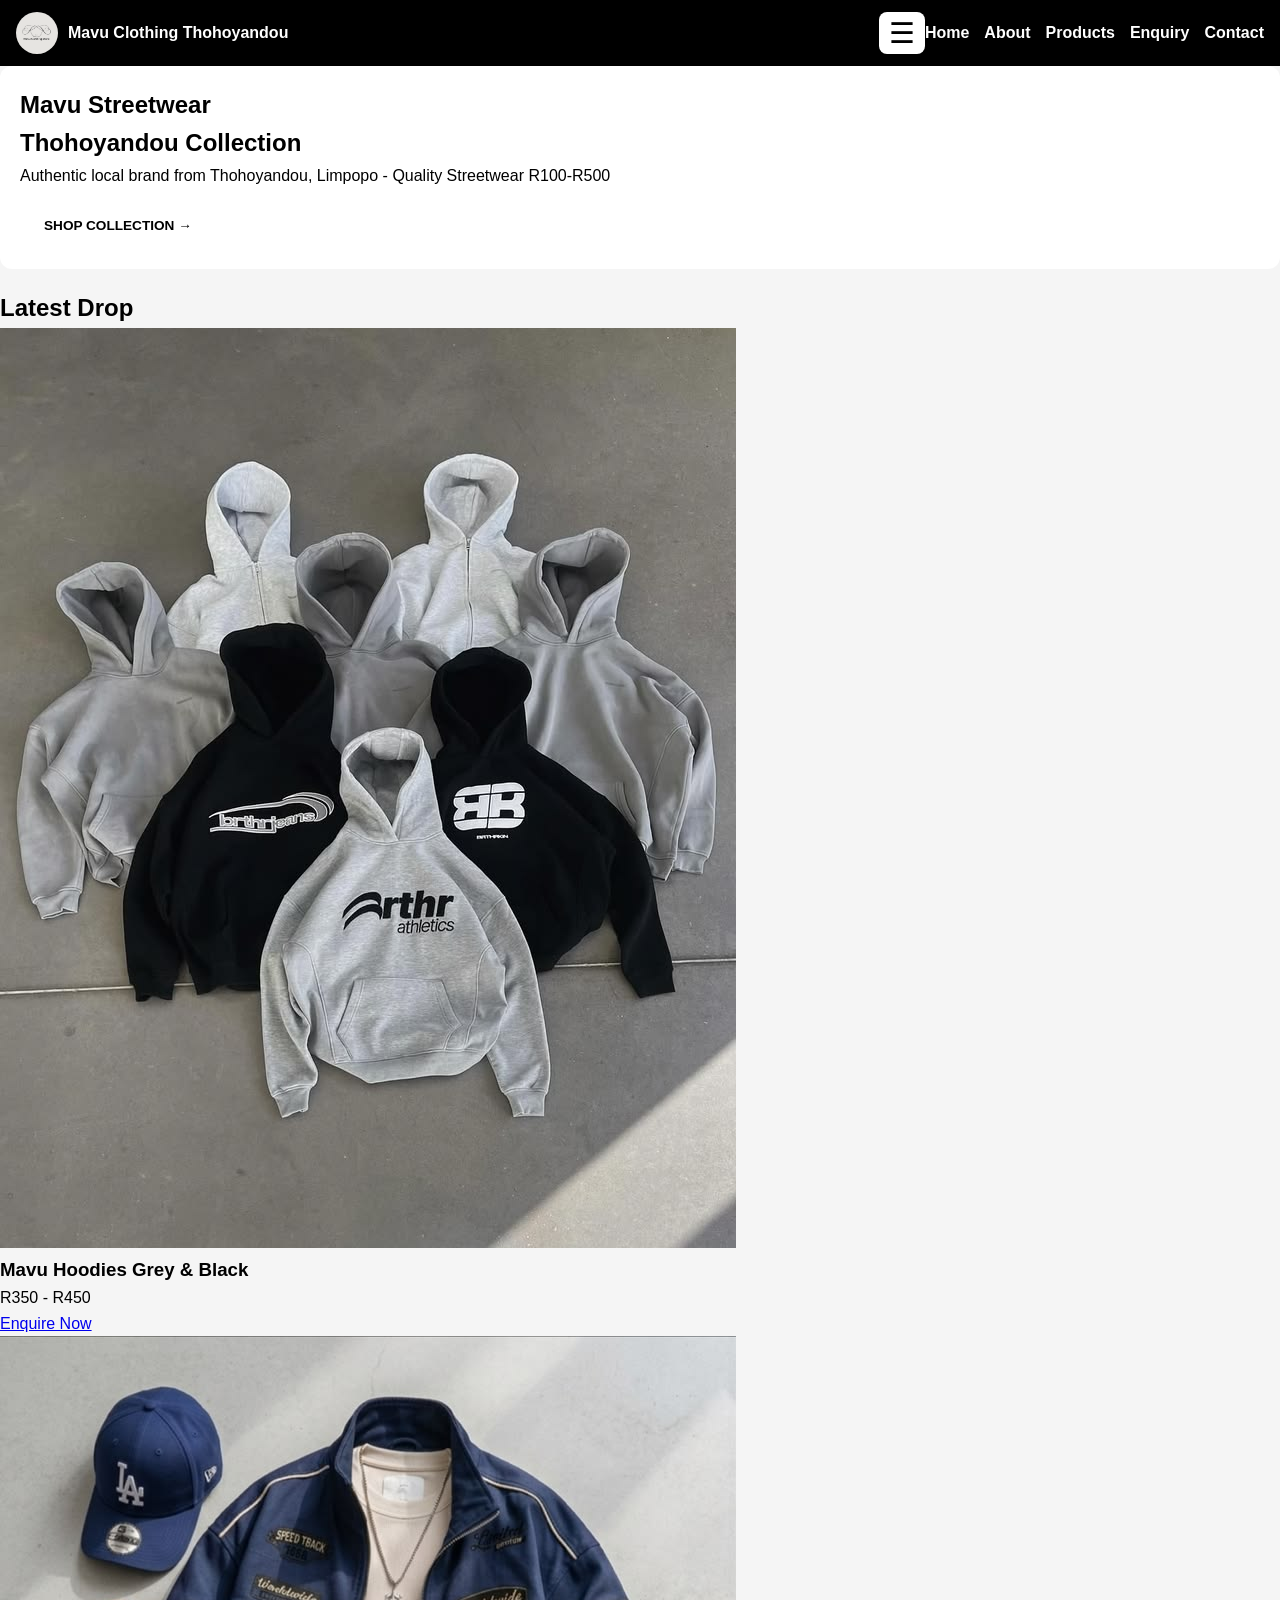
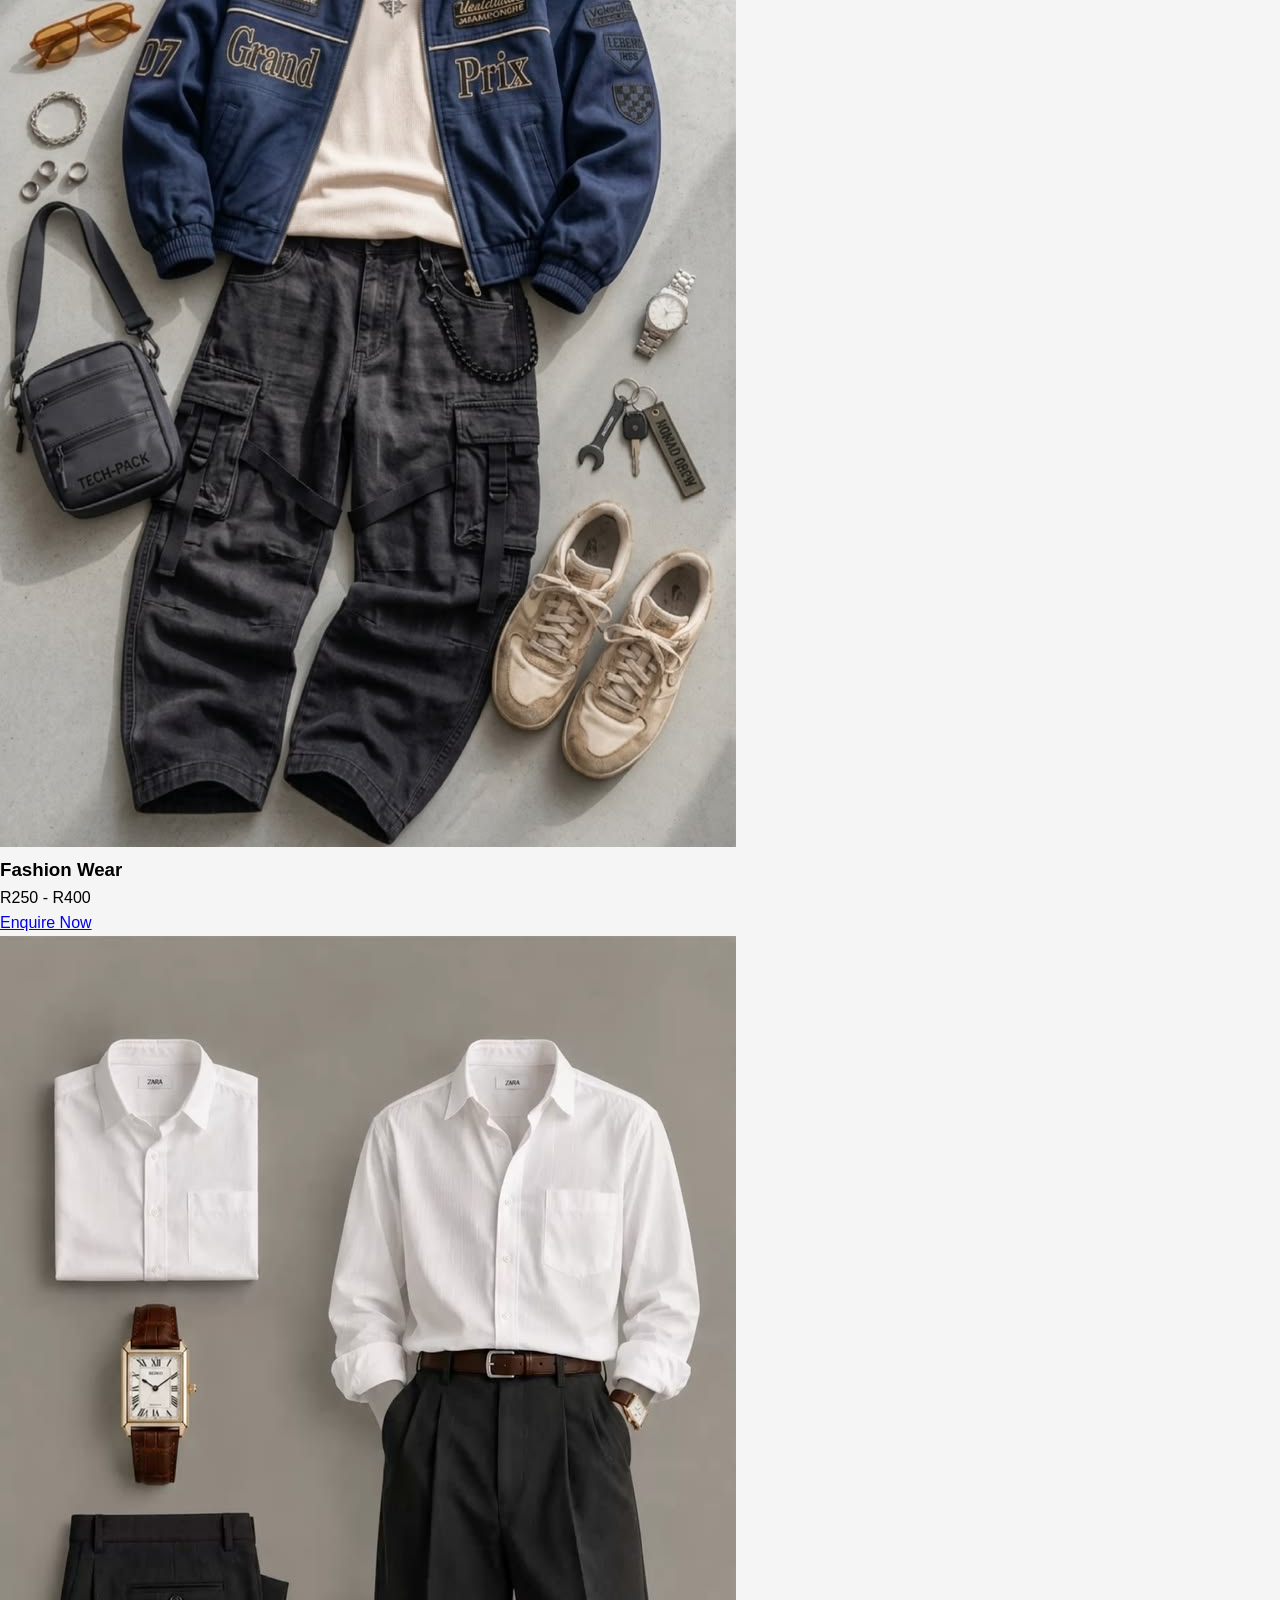
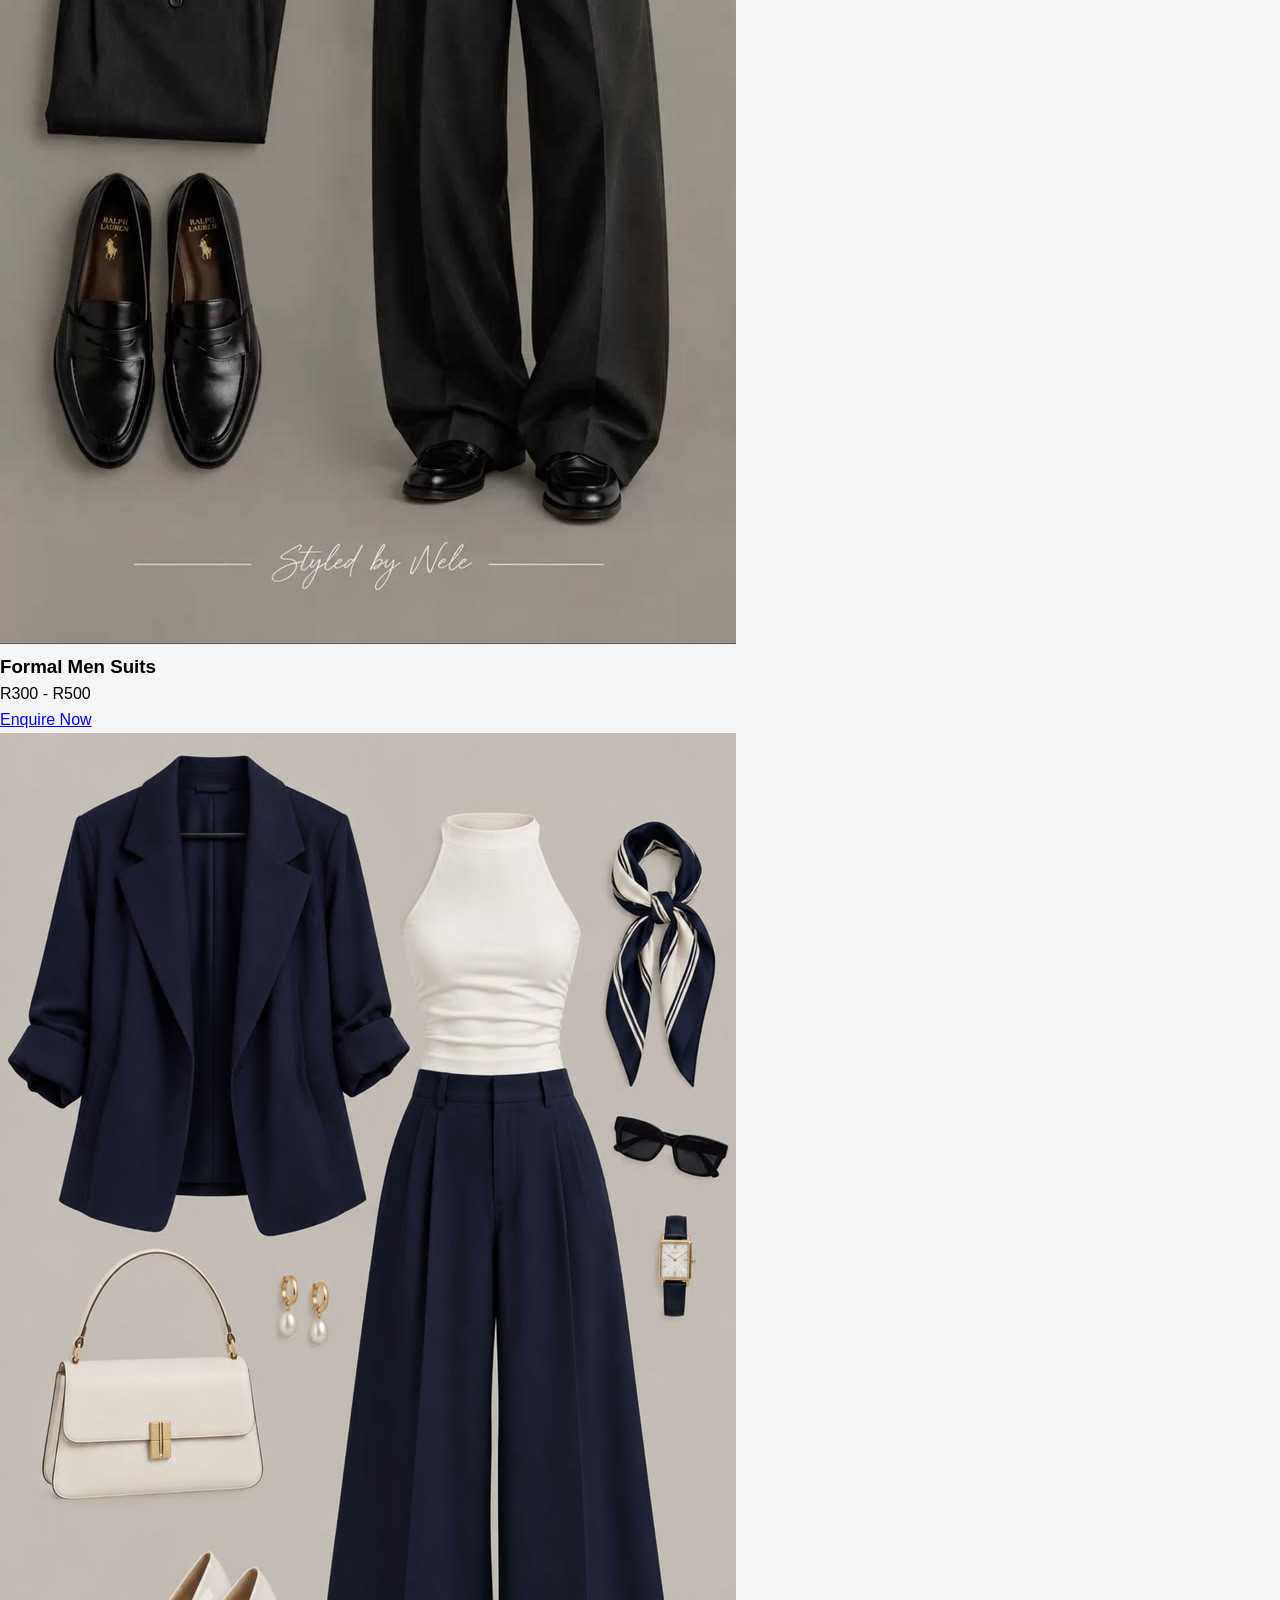
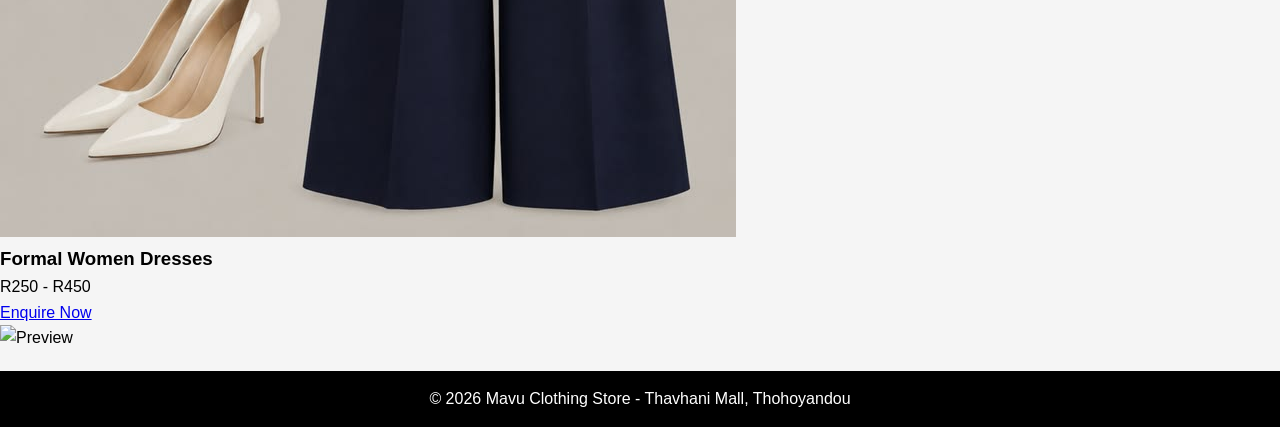
==== commit 6ce7a145: "Full index -hero fixed" ====
--- a/index.html
+++ b/index.html
@@ -1,21 +1,21 @@
 <!DOCTYPE html>
-<html>
+<html lang="en">
 <head>
-<meta charset="UTF-8">
-<meta name="viewport" content="width=device-width, initial-scale=1.0">
-<meta name="description" content="Mavu Clothing Store Thohoyandou - Affordable streetwear for everyone">
-<title>Mavu Clothing Thohoyandou</title>
-<link rel="stylesheet" href="style.css">
+  <meta charset="UTF-8">
+  <meta name="viewport" content="width=device-width, initial-scale=1.0">
+  <meta name="description" content="Mavu Clothing - Authentic streetwear from Thohoyandou, Thavhani Mall">
+  <title>Mavu Clothing - Thohoyandou</title>
+  <link rel="stylesheet" href="style.css">
 </head>
 <body>
 
 <header>
-  <div class="logo">
+  <div class="logo-area">
     <img src="images/MavuLogo.png" alt="Mavu Logo">
     <h1>Mavu Clothing Thohoyandou</h1>
   </div>
-  <button class="hamburger" id="hamburger">☰</button>
-  <nav id="navMenu">
+  <button id="menuBtn">☰</button>
+  <nav id="mainNav">
     <a href="index.html">Home</a>
     <a href="about.html">About</a>
     <a href="products.html">Products</a>
@@ -26,22 +26,58 @@
 
 <div class="main">
   <div class="hero">
-    <h2>Mavu Streetwear<br>Thohoyandou Collection<span>Authentic local brand from Thohoyandou, Limpopo - Quality streetwear R100-R500</span></h2>
-    <a href="products.html" class="btn">Shop Collection →</a>
+    <h2>Mavu Streetwear<br>Thohoyandou Collection</h2>
+    <p>Authentic local brand from Thohoyandou, Limpopo - Quality Streetwear R100-R500</p>
+    <a href="products.html" class="btn" style="display:inline-block; margin-top:15px; background:#fff; color:#000; padding:12px 24px; text-decoration:none; font-weight:900; text-transform:uppercase; font-size:0.85rem;">Shop Collection →</a>
   </div>
 
   <h2>Latest Drop</h2>
   <div class="grid">
-    <div class="item"><img src="images/hoodies.jpg" class="pic"><div class="info"><h3>Mavu Hoodies</h3><p>Warm & Stylish</p></div></div>
-    <div class="item"><img src="images/Fashion.jpg" class="pic"><div class="info"><h3>Fashion Wear</h3><p>Trending Styles</p></div></div>
-    <div class="item"><img src="images/Formalmen.jpg" class="pic"><div class="info"><h3>Formal Men</h3><p>Smart Looks</p></div></div>
-    <div class="item"><img src="images/Shorts.jpg" class="pic"><div class="info"><h3>Summer Shorts</h3><p>Cool & Comfortable</p></div></div>
+    <div class="item" data-name="mavu hoodies grey black">
+      <img src="images/hoodies.jpg" class="pic" alt="Mavu Hoodies">
+      <div class="info">
+        <h3>Mavu Hoodies Grey & Black</h3>
+        <p>R350 - R450</p>
+        <a href="enquiry.html" class="enq">Enquire Now</a>
+      </div>
+    </div>
+
+    <div class="item" data-name="fashion wear">
+      <img src="images/Fashion.jpg" class="pic" alt="Fashion Wear">
+      <div class="info">
+        <h3>Fashion Wear</h3>
+        <p>R250 - R400</p>
+        <a href="enquiry.html" class="enq">Enquire Now</a>
+      </div>
+    </div>
+
+    <div class="item" data-name="formal men suits">
+      <img src="images/Formalmen.jpg" class="pic" alt="Formal Men">
+      <div class="info">
+        <h3>Formal Men Suits</h3>
+        <p>R300 - R500</p>
+        <a href="enquiry.html" class="enq">Enquire Now</a>
+      </div>
+    </div>
+
+    <div class="item" data-name="formal women dresses">
+      <img src="images/Formalwomen.jpg" class="pic" alt="Formal Women">
+      <div class="info">
+        <h3>Formal Women Dresses</h3>
+        <p>R250 - R450</p>
+        <a href="enquiry.html" class="enq">Enquire Now</a>
+      </div>
+    </div>
   </div>
 </div>
 
-<div id="lightbox"><img id="lightbox-img"></div>
+<div id="lightbox">
+  <img id="lightbox-img" src="" alt="Preview">
+</div>
 
-<footer>Mavu Clothing Thohoyandou • Thavhani Mall • 076 877 5761 • R100-R500</footer>
+<footer>
+  <p>&copy; 2026 Mavu Clothing Store - Thavhani Mall, Thohoyandou</p>
+</footer>
 
 <script src="js/main.js"></script>
 </body>
--- a/style.css
+++ b/style.css
@@ -1,5 +1,3 @@
-@import url('https://fonts.googleapis.com/css2?family=Poppins:wght@400;700;900&display=swap');
-
 * {
   margin: 0;
   padding: 0;
@@ -7,184 +5,154 @@
 }
 
 body {
-  font-family: 'Poppins', Arial, sans-serif;
-  background: #0a0a0a;
-  color: white;
+  font-family: Arial, sans-serif;
+  background: #f5f5f5;
+  color: #000;
+  line-height: 1.6;
 }
 
+
 header {
-  background: black;
-  padding: 14px 4%;
+  background: #000;
+  color: #fff;
   display: flex;
   justify-content: space-between;
   align-items: center;
+  padding: 12px 16px;
   position: sticky;
   top: 0;
-  z-index: 1000;
-  border-bottom: 1px solid #151515;
+  z-index: 100;
+  flex-wrap: nowrap;
+}
+header .logo-area {
+  display: flex;
+  align-items: center;
+  gap: 10px;
+  flex: 1;
+  min-width: 0;
+}
+header .logo-area img {
+  width: 42px;
+  height: 42px;
+  border-radius: 50%;
+  flex-shrink: 0;
+}
+header .logo-area h1 {
+  font-size: 1rem;
+  margin: 0;
+  white-space: nowrap;
+  overflow: hidden;
+  text-overflow: ellipsis;
+}
+#menuBtn {
+  background: #fff;
+  color: #000;
+  border: none;
+  font-size: 1.8rem;
+  padding: 4px 10px;
+  border-radius: 8px;
+  cursor: pointer;
+  flex-shrink: 0;
+  margin-left: 12px;
+}
+nav {
+  display: flex;
+  gap: 15px;
+}
+nav a {
+  color: #fff;
+  text-decoration: none;
+  font-weight: bold;
+}
+nav a:hover {
+  color: #ccc;
 }
 
-.logo {
-  display: flex;
-  align-items: center;
-  gap: 12px;
+
+main {
+  padding: 20px;
+  max-width: 1100px;
+  margin: 0 auto;
+}
+.hero, .about, .contact-box, .form-box {
+  background: #fff;
+  padding: 20px;
+  border-radius: 12px;
+  margin-bottom: 20px;
 }
 
-.logo img {
-  width: 44px;
-  height: 44px;
-  background: white;
-  border-radius: 50%;
+
+.product-grid {
+  display: flex;
+  flex-wrap: wrap;
+  gap: 15px;
+  justify-content: center;
+}
+.product-card {
+  background: #fff;
+  width: 280px;
+  border-radius: 12px;
+  padding: 12px;
+  text-align: center;
+  box-shadow: 0 2px 8px rgba(0,0,0,0.1);
+}
+.product-card img {
+  width: 100%;
+  height: 180px;
+  object-fit: cover;
+  border-radius: 8px;
 }
 
-.logo h1 {
-  font-size: 16px;
-  font-weight: 700;
+/* FORM */
+input, select, textarea {
+  width: 100%;
+  padding: 12px;
+  margin: 8px 0 15px 0;
+  border: 1px solid #ccc;
+  border-radius: 8px;
+}
+button[type="submit"] {
+  background: #000;
+  color: #fff;
+  padding: 12px;
+  width: 100%;
+  border: none;
+  border-radius: 8px;
+  cursor: pointer;
+  font-weight: bold;
+}
+button[type="submit"]:hover {
+  background: #333;
 }
 
-nav {
-  display: flex;
-  gap: 22px;
-}
-
-nav a {
-  color: white;
-  text-decoration: none;
-  font-size: 14px;
-}
-
-nav a:hover {
-  color: #f0c000;
-}
-
-.main {
-  padding: 30px 4%;
-}
-
-.hero {
-  background: #151515;
-  padding: 40px 30px;
-  border-radius: 16px;
-  margin-bottom: 30px;
-}
-
-.hero h2 {
-  font-size: 32px;
-  line-height: 1.2;
-}
-
-.hero h2 span {
-  display: block;
-  font-size: 14px;
-  font-weight: 400;
-  color: #aaa;
-  margin-top: 12px;
-}
-
-.btn {
-  display: inline-block;
-  background: white;
-  color: black;
-  padding: 12px 24px;
-  border-radius: 8px;
-  text-decoration: none;
-  margin-top: 18px;
-  font-weight: 700;
-}
-
-.grid {
-  display: grid;
-  grid-template-columns: repeat(4, 1fr);
-  gap: 18px;
+footer {
+  background: #000;
+  color: #fff;
+  text-align: center;
+  padding: 15px;
   margin-top: 20px;
 }
 
-.item {
-  background: #151515;
-  border-radius: 12px;
-  overflow: hidden;
-}
 
-.pic {
-  width: 100%;
-  height: 200px;
-  object-fit: cover;
-}
-
-.info {
-  padding: 12px;
-}
-
-footer {
-  background: #111;
-  text-align: center;
-  padding: 20px;
-  margin-top: 40px;
-  font-size: 13px;
-  color: #888;
-}
-
-#lightbox {
-  display: none;
-  position: fixed;
-  top: 0;
-  left: 0;
-  width: 100%;
-  height: 100%;
-  background: rgba(0,0,0,0.9);
-  z-index: 2000;
-  justify-content: center;
-  align-items: center;
-}
-
-/* HAMBURGER - DESKTOP HIDDEN */
-.hamburger {
-  display: none;
-}
-
-/* PHONE ONLY */
 @media (max-width: 768px) {
-  .hamburger {
-    display: block !important;
-    background: white;
-    color: black;
-    border: none;
-    font-size: 26px;
-    padding: 5px 14px;
-    border-radius: 8px;
-    cursor: pointer;
+  nav {
+    display: none;
     position: absolute;
-    top: 12px;
-    right: 14px;
-    z-index: 1001;
+    top: 66px;
+    left: 0;
+    width: 100%;
+    background: #000;
+    flex-direction: column;
+    padding: 15px;
   }
-
-  header {
-    position: relative;
+  nav.active {
+    display: flex;
   }
-
-  #navMenu {
-    display: none !important;
-    flex-direction: column;
+  header .logo-area h1 {
+    font-size: 0.9rem;
+  }
+  .product-card {
     width: 100%;
-    background: #111;
-    position: absolute;
-    top: 68px;
-    left: 0;
-    padding: 20px;
-    gap: 18px;
-    border-top: 1px solid #222;
-  }
-
-  #navMenu.active {
-    display: flex !important;
-  }
-
-  .grid {
-    grid-template-columns: repeat(2, 1fr);
-  }
-
-  .hero h2 {
-    font-size: 24px;
+    max-width: 320px;
   }
 }
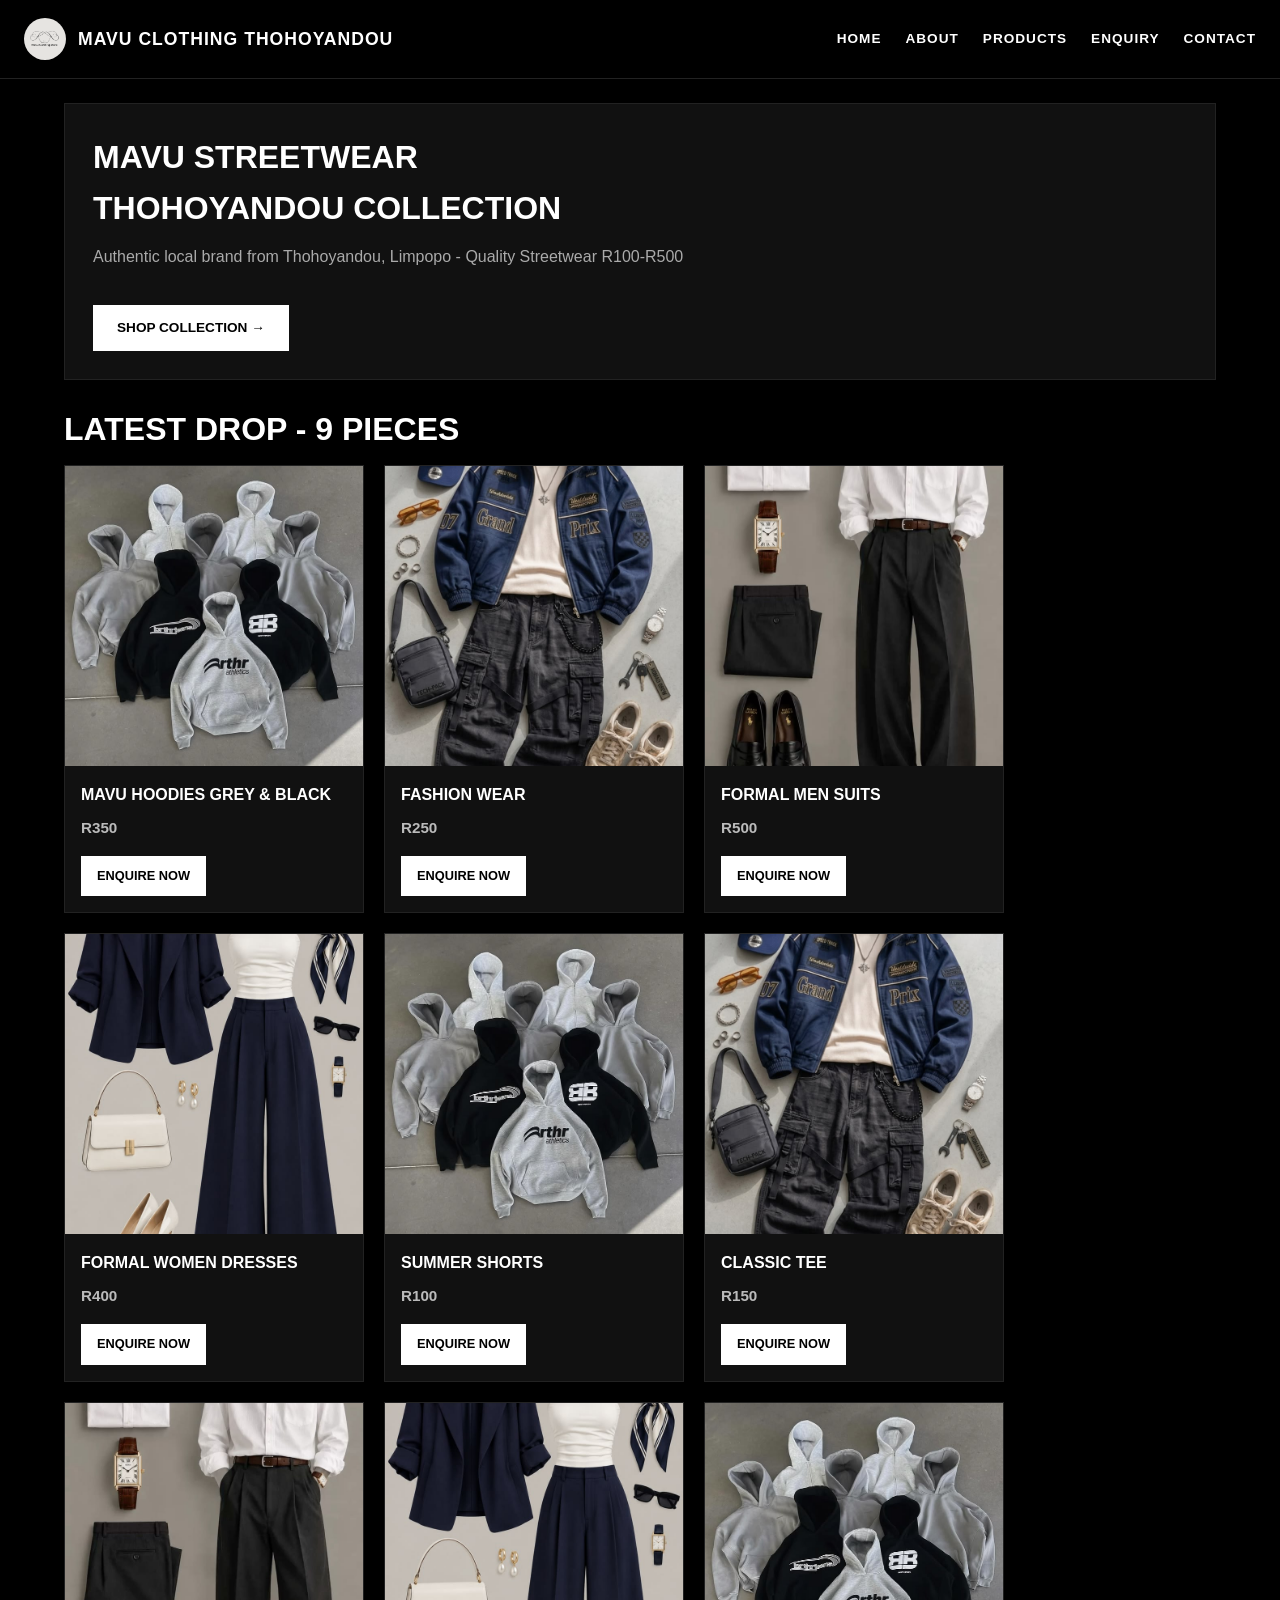
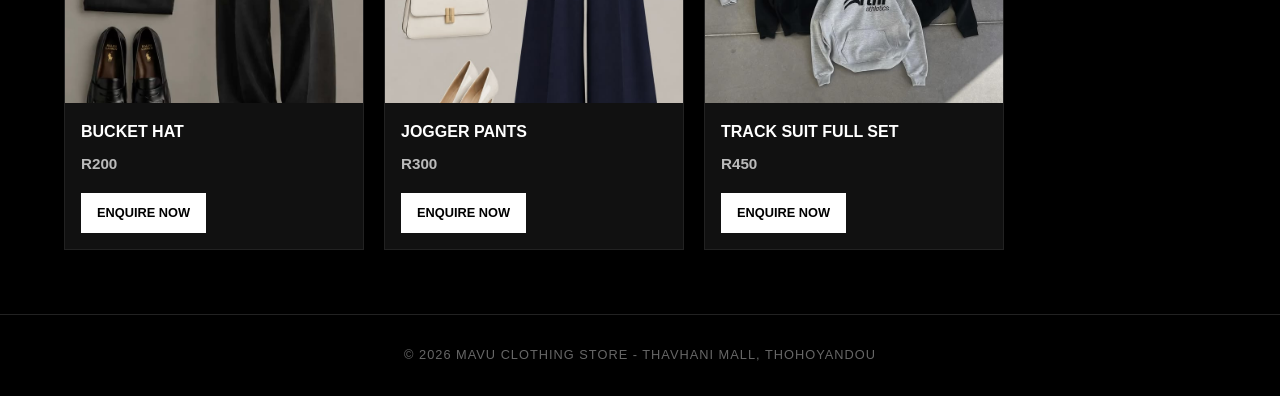
==== commit 439a54eb: "9 products exact R100 to R500" ====
--- a/index.html
+++ b/index.html
@@ -31,13 +31,14 @@
     <a href="products.html" class="btn" style="display:inline-block; margin-top:15px; background:#fff; color:#000; padding:12px 24px; text-decoration:none; font-weight:900; text-transform:uppercase; font-size:0.85rem;">Shop Collection →</a>
   </div>
 
-  <h2>Latest Drop</h2>
+  <h2>Latest Drop - 9 Pieces</h2>
   <div class="grid">
+    
     <div class="item" data-name="mavu hoodies grey black">
       <img src="images/hoodies.jpg" class="pic" alt="Mavu Hoodies">
       <div class="info">
         <h3>Mavu Hoodies Grey & Black</h3>
-        <p>R350 - R450</p>
+        <p><strong>R350</strong></p>
         <a href="enquiry.html" class="enq">Enquire Now</a>
       </div>
     </div>
@@ -46,7 +47,7 @@
       <img src="images/Fashion.jpg" class="pic" alt="Fashion Wear">
       <div class="info">
         <h3>Fashion Wear</h3>
-        <p>R250 - R400</p>
+        <p><strong>R250</strong></p>
         <a href="enquiry.html" class="enq">Enquire Now</a>
       </div>
     </div>
@@ -55,7 +56,7 @@
       <img src="images/Formalmen.jpg" class="pic" alt="Formal Men">
       <div class="info">
         <h3>Formal Men Suits</h3>
-        <p>R300 - R500</p>
+        <p><strong>R500</strong></p>
         <a href="enquiry.html" class="enq">Enquire Now</a>
       </div>
     </div>
@@ -64,10 +65,56 @@
       <img src="images/Formalwomen.jpg" class="pic" alt="Formal Women">
       <div class="info">
         <h3>Formal Women Dresses</h3>
-        <p>R250 - R450</p>
+        <p><strong>R400</strong></p>
         <a href="enquiry.html" class="enq">Enquire Now</a>
       </div>
     </div>
+
+    <div class="item" data-name="summer shorts">
+      <img src="images/hoodies.jpg" class="pic" alt="Summer Shorts">
+      <div class="info">
+        <h3>Summer Shorts</h3>
+        <p><strong>R100</strong></p>
+        <a href="enquiry.html" class="enq">Enquire Now</a>
+      </div>
+    </div>
+
+    <div class="item" data-name="classic tee">
+      <img src="images/Fashion.jpg" class="pic" alt="Classic Tee">
+      <div class="info">
+        <h3>Classic Tee</h3>
+        <p><strong>R150</strong></p>
+        <a href="enquiry.html" class="enq">Enquire Now</a>
+      </div>
+    </div>
+
+    <div class="item" data-name="bucket hat">
+      <img src="images/Formalmen.jpg" class="pic" alt="Bucket Hat">
+      <div class="info">
+        <h3>Bucket Hat</h3>
+        <p><strong>R200</strong></p>
+        <a href="enquiry.html" class="enq">Enquire Now</a>
+      </div>
+    </div>
+
+    <div class="item" data-name="jogger pants">
+      <img src="images/Formalwomen.jpg" class="pic" alt="Jogger Pants">
+      <div class="info">
+        <h3>Jogger Pants</h3>
+        <p><strong>R300</strong></p>
+        <a href="enquiry.html" class="enq">Enquire Now</a>
+      </div>
+    </div>
+
+    <div class="item" data-name="track suit">
+      <img src="images/hoodies.jpg" class="pic" alt="Track Suit">
+      <div class="info">
+        <h3>Track Suit Full Set</h3>
+        <p><strong>R450</strong></p>
+        <a href="enquiry.html" class="enq">Enquire Now</a>
+      </div>
+    </div>
+
   </div>
 </div>
 
--- a/style.css
+++ b/style.css
@@ -1,158 +1,126 @@
-* {
-  margin: 0;
-  padding: 0;
-  box-sizing: border-box;
+* { margin:0; padding:0; box-sizing:border-box; }
+body { 
+  font-family: 'Helvetica Neue', Arial, sans-serif; 
+  background:#000000; 
+  color:#ffffff; 
+  line-height:1.6;
 }
 
-body {
-  font-family: Arial, sans-serif;
-  background: #f5f5f5;
-  color: #000;
-  line-height: 1.6;
+header{
+  background:#000000;
+  color:#fff;
+  display:flex;
+  justify-content:space-between;
+  align-items:center;
+  padding:18px 24px;
+  position:sticky;
+  top:0;
+  z-index:100;
+  border-bottom:1px solid #222;
+}
+.logo, .logo-area{
+  display:flex;
+  align-items:center;
+  gap:12px;
+}
+.logo img, .logo-area img{
+  width:42px;
+  height:42px;
+  border-radius:50%;
+  background:#fff;
+}
+.logo h1, .logo-area h1{
+  font-size:1.1rem;
+  font-weight:800;
+  text-transform:uppercase;
+  letter-spacing:1px;
 }
 
 
-header {
-  background: #000;
-  color: #fff;
-  display: flex;
-  justify-content: space-between;
-  align-items: center;
-  padding: 12px 16px;
-  position: sticky;
-  top: 0;
-  z-index: 100;
-  flex-wrap: nowrap;
-}
-header .logo-area {
-  display: flex;
-  align-items: center;
-  gap: 10px;
-  flex: 1;
-  min-width: 0;
-}
-header .logo-area img {
-  width: 42px;
-  height: 42px;
-  border-radius: 50%;
-  flex-shrink: 0;
-}
-header .logo-area h1 {
-  font-size: 1rem;
-  margin: 0;
-  white-space: nowrap;
-  overflow: hidden;
-  text-overflow: ellipsis;
-}
-#menuBtn {
-  background: #fff;
-  color: #000;
-  border: none;
-  font-size: 1.8rem;
-  padding: 4px 10px;
-  border-radius: 8px;
-  cursor: pointer;
-  flex-shrink: 0;
-  margin-left: 12px;
-}
-nav {
-  display: flex;
-  gap: 15px;
-}
-nav a {
-  color: #fff;
-  text-decoration: none;
-  font-weight: bold;
-}
-nav a:hover {
-  color: #ccc;
+.hamburger, #menuBtn{ 
+  display:none; 
+  background:#fff; color:#000; border:none; 
+  font-size:1.8rem; padding:4px 12px; border-radius:8px; cursor:pointer; 
 }
 
+#navMenu, #mainNav{ display:flex; gap:24px; }
+#navMenu a, #mainNav a{
+  color:#fff; text-decoration:none; font-weight:700;
+  text-transform:uppercase; font-size:0.85rem; letter-spacing:1px;
+}
+#navMenu a:hover, #mainNav a:hover{ color:#888; }
 
-main {
-  padding: 20px;
-  max-width: 1100px;
-  margin: 0 auto;
+main, .main{ padding:24px; max-width:1200px; margin:0 auto; }
+.hero, .form-box, .about, .contact-box{
+  background:#111111;
+  border:1px solid #222;
+  padding:28px;
+  margin-bottom:24px;
 }
-.hero, .about, .contact-box, .form-box {
-  background: #fff;
-  padding: 20px;
-  border-radius: 12px;
-  margin-bottom: 20px;
+.hero h2, .main h2, .form-box h2{ 
+  font-size:2rem; font-weight:900; text-transform:uppercase; margin-bottom:10px; 
 }
+.main h2 + p, .form-box p{ color:#aaa; margin-bottom:20px; }
+
+input, select, textarea{
+  width:100%; padding:14px; margin:8px 0 18px 0;
+  background:#000; border:1px solid #333; color:#fff; font-size:0.95rem;
+}
+input:focus, select:focus, textarea:focus{ outline:none; border-color:#fff; }
+
+button[type="submit"]{
+  background:#fff; color:#000; padding:16px; width:100%;
+  border:none; cursor:pointer; font-weight:900; text-transform:uppercase; letter-spacing:1px;
+}
+button[type="submit"]:hover{ background:#ccc; }
 
 
-.product-grid {
-  display: flex;
-  flex-wrap: wrap;
-  gap: 15px;
-  justify-content: center;
+.grid{ display:flex; flex-wrap:wrap; gap:20px; justify-content:flex-start; }
+.item{
+  background:#111111;
+  width:300px;
+  border:1px solid #222;
+  padding:0;
+  text-align:left;
+  overflow:hidden;
+  display:flex;
+  flex-direction:column;
 }
-.product-card {
-  background: #fff;
-  width: 280px;
-  border-radius: 12px;
-  padding: 12px;
-  text-align: center;
-  box-shadow: 0 2px 8px rgba(0,0,0,0.1);
+.item:hover{ border-color:#555; }
+.item .pic, .item img{ 
+  width:100%; height:300px; object-fit:cover; display:block;
+  cursor:pointer; transition:0.3s;
 }
-.product-card img {
-  width: 100%;
-  height: 180px;
-  object-fit: cover;
-  border-radius: 8px;
+.item .pic:hover{ opacity:0.8; }
+.item .info{ padding:16px; display:flex; flex-direction:column; gap:8px; }
+.item .info h3{ font-size:1rem; font-weight:800; text-transform:uppercase; color:#fff; }
+.item .info p{ color:#bbb; font-size:0.95rem; font-weight:600; display:block !important; }
+.enq{
+  display:inline-block; margin-top:8px; background:#fff; color:#000;
+  padding:10px 16px; text-decoration:none; font-weight:900;
+  text-transform:uppercase; font-size:0.8rem; text-align:center; width:fit-content;
 }
+.enq:hover{ background:#ccc; }
 
-/* FORM */
-input, select, textarea {
-  width: 100%;
-  padding: 12px;
-  margin: 8px 0 15px 0;
-  border: 1px solid #ccc;
-  border-radius: 8px;
+#lightbox{
+  display:none; position:fixed; top:0; left:0; width:100%; height:100%;
+  background:rgba(0,0,0,0.9); justify-content:center; align-items:center; z-index:999;
 }
-button[type="submit"] {
-  background: #000;
-  color: #fff;
-  padding: 12px;
-  width: 100%;
-  border: none;
-  border-radius: 8px;
-  cursor: pointer;
-  font-weight: bold;
-}
-button[type="submit"]:hover {
-  background: #333;
-}
-
-footer {
-  background: #000;
-  color: #fff;
-  text-align: center;
-  padding: 15px;
-  margin-top: 20px;
-}
+#lightbox.active{ display:flex; }
+#lightbox img{ max-width:90%; max-height:90%; border:2px solid #222; }
 
 
-@media (max-width: 768px) {
-  nav {
-    display: none;
-    position: absolute;
-    top: 66px;
-    left: 0;
-    width: 100%;
-    background: #000;
-    flex-direction: column;
-    padding: 15px;
+#search{ background:#111; border:1px solid #333; color:#fff; }
+
+footer{ background:#000; color:#666; text-align:center; padding:30px; margin-top:40px; border-top:1px solid #222; font-size:0.8rem; text-transform:uppercase; letter-spacing:1px; }
+
+@media(max-width:768px){
+  .hamburger, #menuBtn{ display:block; }
+  #navMenu, #mainNav{
+    display:none; position:absolute; top:78px; left:0; width:100%;
+    background:#000; flex-direction:column; padding:20px; border-top:1px solid #222;
   }
-  nav.active {
-    display: flex;
-  }
-  header .logo-area h1 {
-    font-size: 0.9rem;
-  }
-  .product-card {
-    width: 100%;
-    max-width: 320px;
-  }
+  #navMenu.active, #mainNav.active{ display:flex; }
+  .grid{ justify-content:center; }
+  .item{ width:100%; max-width:360px; }
 }
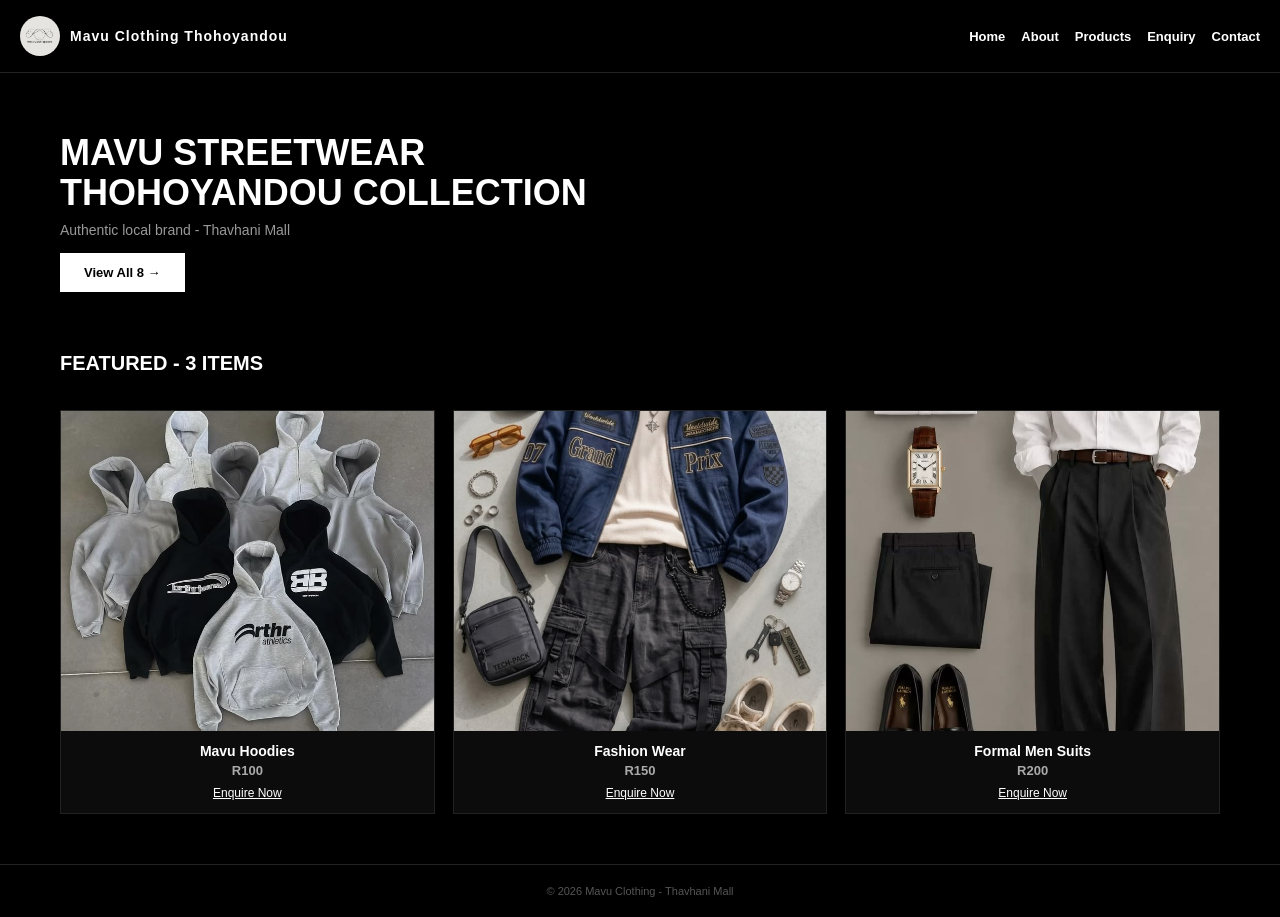
==== commit 4fbb0fbb: "fix 8 unique product images - no duplicates, home 3 featured" ====
--- a/index.html
+++ b/index.html
@@ -3,19 +3,17 @@
 <head>
   <meta charset="UTF-8">
   <meta name="viewport" content="width=device-width, initial-scale=1.0">
-  <meta name="description" content="Mavu Clothing - Authentic streetwear from Thohoyandou, Thavhani Mall">
   <title>Mavu Clothing - Thohoyandou</title>
   <link rel="stylesheet" href="style.css">
 </head>
 <body>
-
 <header>
   <div class="logo-area">
     <img src="images/MavuLogo.png" alt="Mavu Logo">
     <h1>Mavu Clothing Thohoyandou</h1>
   </div>
   <button id="menuBtn">☰</button>
-  <nav id="mainNav">
+  <nav id="navMenu">
     <a href="index.html">Home</a>
     <a href="about.html">About</a>
     <a href="products.html">Products</a>
@@ -23,109 +21,22 @@
     <a href="contact.html">Contact</a>
   </nav>
 </header>
-
 <div class="main">
   <div class="hero">
     <h2>Mavu Streetwear<br>Thohoyandou Collection</h2>
-    <p>Authentic local brand from Thohoyandou, Limpopo - Quality Streetwear R100-R500</p>
-    <a href="products.html" class="btn" style="display:inline-block; margin-top:15px; background:#fff; color:#000; padding:12px 24px; text-decoration:none; font-weight:900; text-transform:uppercase; font-size:0.85rem;">Shop Collection →</a>
+    <p>Authentic local brand - Thavhani Mall</p>
+    <a href="products.html" class="btn">View All 8 →</a>
   </div>
-
-  <h2>Latest Drop - 9 Pieces</h2>
+  <h2 style="padding:20px 0;">Featured - 3 Items</h2>
   <div class="grid">
-    
-    <div class="item" data-name="mavu hoodies grey black">
-      <img src="images/hoodies.jpg" class="pic" alt="Mavu Hoodies">
-      <div class="info">
-        <h3>Mavu Hoodies Grey & Black</h3>
-        <p><strong>R350</strong></p>
-        <a href="enquiry.html" class="enq">Enquire Now</a>
-      </div>
-    </div>
-
-    <div class="item" data-name="fashion wear">
-      <img src="images/Fashion.jpg" class="pic" alt="Fashion Wear">
-      <div class="info">
-        <h3>Fashion Wear</h3>
-        <p><strong>R250</strong></p>
-        <a href="enquiry.html" class="enq">Enquire Now</a>
-      </div>
-    </div>
-
-    <div class="item" data-name="formal men suits">
-      <img src="images/Formalmen.jpg" class="pic" alt="Formal Men">
-      <div class="info">
-        <h3>Formal Men Suits</h3>
-        <p><strong>R500</strong></p>
-        <a href="enquiry.html" class="enq">Enquire Now</a>
-      </div>
-    </div>
-
-    <div class="item" data-name="formal women dresses">
-      <img src="images/Formalwomen.jpg" class="pic" alt="Formal Women">
-      <div class="info">
-        <h3>Formal Women Dresses</h3>
-        <p><strong>R400</strong></p>
-        <a href="enquiry.html" class="enq">Enquire Now</a>
-      </div>
-    </div>
-
-    <div class="item" data-name="summer shorts">
-      <img src="images/hoodies.jpg" class="pic" alt="Summer Shorts">
-      <div class="info">
-        <h3>Summer Shorts</h3>
-        <p><strong>R100</strong></p>
-        <a href="enquiry.html" class="enq">Enquire Now</a>
-      </div>
-    </div>
-
-    <div class="item" data-name="classic tee">
-      <img src="images/Fashion.jpg" class="pic" alt="Classic Tee">
-      <div class="info">
-        <h3>Classic Tee</h3>
-        <p><strong>R150</strong></p>
-        <a href="enquiry.html" class="enq">Enquire Now</a>
-      </div>
-    </div>
-
-    <div class="item" data-name="bucket hat">
-      <img src="images/Formalmen.jpg" class="pic" alt="Bucket Hat">
-      <div class="info">
-        <h3>Bucket Hat</h3>
-        <p><strong>R200</strong></p>
-        <a href="enquiry.html" class="enq">Enquire Now</a>
-      </div>
-    </div>
-
-    <div class="item" data-name="jogger pants">
-      <img src="images/Formalwomen.jpg" class="pic" alt="Jogger Pants">
-      <div class="info">
-        <h3>Jogger Pants</h3>
-        <p><strong>R300</strong></p>
-        <a href="enquiry.html" class="enq">Enquire Now</a>
-      </div>
-    </div>
-
-    <div class="item" data-name="track suit">
-      <img src="images/hoodies.jpg" class="pic" alt="Track Suit">
-      <div class="info">
-        <h3>Track Suit Full Set</h3>
-        <p><strong>R450</strong></p>
-        <a href="enquiry.html" class="enq">Enquire Now</a>
-      </div>
-    </div>
-
+    <div class="item"><img src="images/hoodies.jpg" class="pic"><div class="info"><h3>Mavu Hoodies</h3><p><strong>R100</strong></p><a href="enquiry.html" class="enq">Enquire Now</a></div></div>
+    <div class="item"><img src="images/Fashion.jpg" class="pic"><div class="info"><h3>Fashion Wear</h3><p><strong>R150</strong></p><a href="enquiry.html" class="enq">Enquire Now</a></div></div>
+    <div class="item"><img src="images/Formalmen.jpg" class="pic"><div class="info"><h3>Formal Men Suits</h3><p><strong>R200</strong></p><a href="enquiry.html" class="enq">Enquire Now</a></div></div>
   </div>
 </div>
-
-<div id="lightbox">
-  <img id="lightbox-img" src="" alt="Preview">
-</div>
-
-<footer>
-  <p>&copy; 2026 Mavu Clothing Store - Thavhani Mall, Thohoyandou</p>
-</footer>
-
-<script src="js/main.js"></script>
+<footer><p>&copy; 2026 Mavu Clothing - Thavhani Mall</p></footer>
+<script>
+document.getElementById('menuBtn').onclick = function(){document.getElementById('navMenu').classList.toggle('show');}
+</script>
 </body>
 </html>
--- a/style.css
+++ b/style.css
@@ -1,126 +1,287 @@
-* { margin:0; padding:0; box-sizing:border-box; }
-body { 
-  font-family: 'Helvetica Neue', Arial, sans-serif; 
-  background:#000000; 
-  color:#ffffff; 
-  line-height:1.6;
-}
-
-header{
-  background:#000000;
-  color:#fff;
-  display:flex;
-  justify-content:space-between;
-  align-items:center;
-  padding:18px 24px;
-  position:sticky;
-  top:0;
-  z-index:100;
-  border-bottom:1px solid #222;
-}
-.logo, .logo-area{
-  display:flex;
-  align-items:center;
-  gap:12px;
-}
-.logo img, .logo-area img{
-  width:42px;
-  height:42px;
-  border-radius:50%;
-  background:#fff;
-}
-.logo h1, .logo-area h1{
-  font-size:1.1rem;
-  font-weight:800;
-  text-transform:uppercase;
-  letter-spacing:1px;
-}
-
-
-.hamburger, #menuBtn{ 
-  display:none; 
-  background:#fff; color:#000; border:none; 
-  font-size:1.8rem; padding:4px 12px; border-radius:8px; cursor:pointer; 
-}
-
-#navMenu, #mainNav{ display:flex; gap:24px; }
-#navMenu a, #mainNav a{
-  color:#fff; text-decoration:none; font-weight:700;
-  text-transform:uppercase; font-size:0.85rem; letter-spacing:1px;
-}
-#navMenu a:hover, #mainNav a:hover{ color:#888; }
-
-main, .main{ padding:24px; max-width:1200px; margin:0 auto; }
-.hero, .form-box, .about, .contact-box{
-  background:#111111;
-  border:1px solid #222;
-  padding:28px;
-  margin-bottom:24px;
-}
-.hero h2, .main h2, .form-box h2{ 
-  font-size:2rem; font-weight:900; text-transform:uppercase; margin-bottom:10px; 
-}
-.main h2 + p, .form-box p{ color:#aaa; margin-bottom:20px; }
-
-input, select, textarea{
-  width:100%; padding:14px; margin:8px 0 18px 0;
-  background:#000; border:1px solid #333; color:#fff; font-size:0.95rem;
-}
-input:focus, select:focus, textarea:focus{ outline:none; border-color:#fff; }
-
-button[type="submit"]{
-  background:#fff; color:#000; padding:16px; width:100%;
-  border:none; cursor:pointer; font-weight:900; text-transform:uppercase; letter-spacing:1px;
-}
-button[type="submit"]:hover{ background:#ccc; }
-
-
-.grid{ display:flex; flex-wrap:wrap; gap:20px; justify-content:flex-start; }
-.item{
-  background:#111111;
-  width:300px;
-  border:1px solid #222;
-  padding:0;
-  text-align:left;
-  overflow:hidden;
-  display:flex;
-  flex-direction:column;
-}
-.item:hover{ border-color:#555; }
-.item .pic, .item img{ 
-  width:100%; height:300px; object-fit:cover; display:block;
-  cursor:pointer; transition:0.3s;
-}
-.item .pic:hover{ opacity:0.8; }
-.item .info{ padding:16px; display:flex; flex-direction:column; gap:8px; }
-.item .info h3{ font-size:1rem; font-weight:800; text-transform:uppercase; color:#fff; }
-.item .info p{ color:#bbb; font-size:0.95rem; font-weight:600; display:block !important; }
-.enq{
-  display:inline-block; margin-top:8px; background:#fff; color:#000;
-  padding:10px 16px; text-decoration:none; font-weight:900;
-  text-transform:uppercase; font-size:0.8rem; text-align:center; width:fit-content;
-}
-.enq:hover{ background:#ccc; }
-
-#lightbox{
-  display:none; position:fixed; top:0; left:0; width:100%; height:100%;
-  background:rgba(0,0,0,0.9); justify-content:center; align-items:center; z-index:999;
-}
-#lightbox.active{ display:flex; }
-#lightbox img{ max-width:90%; max-height:90%; border:2px solid #222; }
-
-
-#search{ background:#111; border:1px solid #333; color:#fff; }
-
-footer{ background:#000; color:#666; text-align:center; padding:30px; margin-top:40px; border-top:1px solid #222; font-size:0.8rem; text-transform:uppercase; letter-spacing:1px; }
-
-@media(max-width:768px){
-  .hamburger, #menuBtn{ display:block; }
-  #navMenu, #mainNav{
-    display:none; position:absolute; top:78px; left:0; width:100%;
-    background:#000; flex-direction:column; padding:20px; border-top:1px solid #222;
-  }
-  #navMenu.active, #mainNav.active{ display:flex; }
-  .grid{ justify-content:center; }
-  .item{ width:100%; max-width:360px; }
+/* ========== RESET ========== */
+* {
+  margin: 0;
+  padding: 0;
+  box-sizing: border-box;
+  font-family: Arial, sans-serif;
+}
+
+body {
+  background: #000;
+  color: #fff;
+}
+
+/* ========== HEADER ========== */
+header {
+  background: #000;
+  display: flex;
+  justify-content: space-between;
+  align-items: center;
+  padding: 16px 20px;
+  border-bottom: 1px solid #222;
+  position: sticky;
+  top: 0;
+  z-index: 1000;
+}
+
+.logo-area,
+.logo {
+  display: flex;
+  align-items: center;
+  gap: 10px;
+}
+
+.logo-area img,
+.logo img {
+  width: 40px;
+  height: 40px;
+  border-radius: 50%;
+  background: #111;
+  object-fit: cover;
+}
+
+.logo-area h1,
+.logo h1 {
+  font-size: 14px;
+  font-weight: 900;
+  letter-spacing: 1px;
+}
+
+#menuBtn,
+#hamburger,
+.hamburger {
+  display: none;
+  background: none;
+  border: 1px solid #333;
+  color: #fff;
+  padding: 6px 12px;
+  font-size: 18px;
+  cursor: pointer;
+}
+
+#mainNav,
+#navMenu,
+nav {
+  display: flex;
+  gap: 16px;
+}
+
+#mainNav a,
+#navMenu a,
+nav a {
+  color: #fff;
+  text-decoration: none;
+  font-size: 13px;
+  font-weight: 700;
+}
+
+#mainNav a:hover,
+#navMenu a:hover,
+nav a:hover {
+  color: #888;
+}
+
+/* ========== MAIN ========== */
+.main,
+main {
+  padding: 20px;
+  max-width: 1200px;
+  margin: 0 auto;
+}
+
+.main h2 {
+  font-size: 20px;
+  font-weight: 900;
+  text-transform: uppercase;
+}
+
+.main p {
+  color: #999;
+  font-size: 14px;
+  margin-top: 6px;
+}
+
+.hero {
+  padding: 40px 0;
+}
+
+.hero h2 {
+  font-size: 36px;
+  font-weight: 900;
+  line-height: 1.1;
+}
+
+.hero p {
+  margin-top: 10px;
+  color: #999;
+  font-size: 14px;
+  max-width: 500px;
+}
+
+.btn {
+  display: inline-block;
+  margin-top: 15px;
+  background: #fff;
+  color: #000;
+  padding: 12px 24px;
+  text-decoration: none;
+  font-weight: 900;
+  font-size: 13px;
+}
+
+/* ========== GRID ========== */
+.grid {
+  display: grid;
+  grid-template-columns: repeat(3, 1fr);
+  gap: 18px;
+  margin-top: 15px;
+}
+
+.item {
+  background: #0c0c0c;
+  border: 1px solid #222;
+}
+
+.pic {
+  width: 100%;
+  height: 320px;
+  object-fit: cover;
+  display: block;
+  background: #111;
+  cursor: pointer;
+}
+
+.info {
+  padding: 12px;
+  text-align: center;
+}
+
+.info h3 {
+  font-size: 14px;
+}
+
+.info p {
+  margin-top: 4px;
+  font-size: 13px;
+  color: #aaa;
+}
+
+.enq {
+  display: inline-block;
+  margin-top: 8px;
+  color: #fff;
+  font-size: 12px;
+  text-decoration: underline;
+}
+
+/* ========== BOXES ========== */
+.box,
+.form-box {
+  background: #0c0c0c;
+  border: 1px solid #222;
+  padding: 20px;
+  margin-bottom: 20px;
+  margin-top: 15px;
+}
+
+/* ========== FORMS ========== */
+form label {
+  display: block;
+  margin-top: 16px;
+  font-size: 11px;
+  font-weight: 700;
+  text-transform: uppercase;
+  letter-spacing: 1px;
+  color: #888;
+}
+
+form select,
+form input,
+form textarea {
+  width: 100%;
+  margin-top: 6px;
+  padding: 12px;
+  background: #000;
+  border: 1px solid #333;
+  color: #fff;
+  font-size: 14px;
+}
+
+form button {
+  margin-top: 20px;
+  width: 100%;
+  padding: 14px;
+  background: #fff;
+  color: #000;
+  border: none;
+  font-weight: 900;
+  text-transform: uppercase;
+  font-size: 13px;
+  cursor: pointer;
+}
+
+/* ========== FOOTER ========== */
+footer {
+  border-top: 1px solid #222;
+  padding: 20px;
+  text-align: center;
+  color: #555;
+  font-size: 11px;
+  margin-top: 30px;
+}
+
+/* ========== LIGHTBOX ========== */
+#lightbox {
+  display: none;
+  position: fixed;
+  top: 0;
+  left: 0;
+  width: 100%;
+  height: 100%;
+  background: rgba(0, 0, 0, 0.9);
+  justify-content: center;
+  align-items: center;
+  z-index: 2000;
+}
+
+#lightbox img {
+  max-width: 90%;
+  max-height: 90%;
+}
+
+/* ========== MOBILE ========== */
+@media (max-width: 768px) {
+  .grid {
+    grid-template-columns: 1fr;
+  }
+
+  .hero h2 {
+    font-size: 28px;
+  }
+
+  #menuBtn,
+  #hamburger,
+  .hamburger {
+    display: block;
+  }
+
+  #mainNav,
+  #navMenu,
+  nav {
+    display: none;
+    position: absolute;
+    top: 60px;
+    right: 0;
+    left: 0;
+    background: #000;
+    flex-direction: column;
+    padding: 20px;
+    border-bottom: 1px solid #222;
+  }
+
+  #mainNav.show,
+  #navMenu.show,
+  nav.show {
+    display: flex;
+  }
 }
